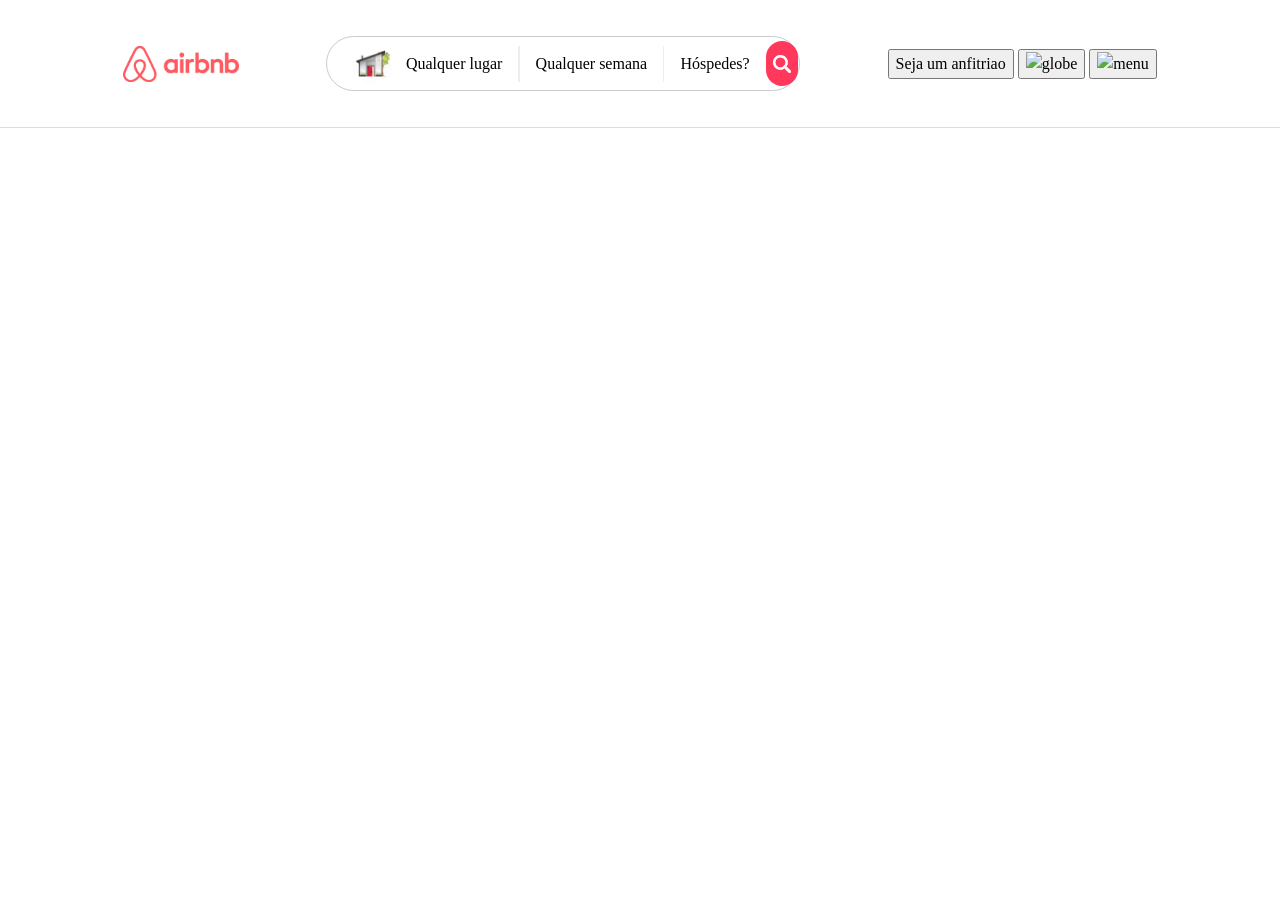
==== index.html @ 9630cc56 "Header inicio" ====
<!DOCTYPE html>
<html lang="en">
<head>
    <meta charset="UTF-8">
    <meta name="viewport" content="width=device-width, initial-scale=1.0">
    <link rel="stylesheet" href="./css/style.css">
    <title>airbnb</title>
</head>
<body>
    <header class="c-header">
        <div class="logo"> <img src="./img/logo.png" alt="logo"></div>

        <nav class="c-header__nav">
                <ul>
                    <li><a href="#"><img src="./img/nav_casa.png" height="50vh" alt="">Qualquer lugar</a></li>
                    <div class="line"></div>
                    <li><a href="#">Qualquer semana</a></li>
                    <div class="line"></div>
                    <li><a href="#">Hóspedes?</a></li>
                    <div class="search_bttn"><img src="./img/search_logo.png" alt=""></div>
                </ul>
                
        </nav>
        <div class="user-options">
            <button class="c-header__host">Seja um anfitriao</button>
            <button class="c-header__globe"><img src="" alt="globe"></button>
            <button class="c-header__user"><img src="" alt="menu"></button>
            
        </div>
    </header>
</body>
</html>
---- css/style.css ----
/* CSS Reset */

/* 1. Use a more-intuitive box-sizing model */
*, *::before, *::after {
  box-sizing: border-box;
}

/* 2. Remove default margin */
* {
  margin: 0;
}

/* 3. Enable keyword animations */
@media (prefers-reduced-motion: no-preference) {
  html {
    interpolate-size: allow-keywords;
  }
}

body {
  /* 4. Add accessible line-height */
  line-height: 1.5;
  /* 5. Improve text rendering */
  -webkit-font-smoothing: antialiased;
}

/* 6. Improve media defaults */
img, picture, video, canvas, svg {
  display: block;
  max-width: 100%;
}

/* 7. Inherit fonts for form controls */
input, button, textarea, select {
  font: inherit;
}

/* 8. Avoid text overflows */
p, h1, h2, h3, h4, h5, h6 {
  overflow-wrap: break-word;
}

/* 9. Improve line wrapping */
p {
  text-wrap: pretty;
}
h1, h2, h3, h4, h5, h6 {
  text-wrap: balance;
}

/*
  10. Create a root stacking context
*/
#root, #__next {
  isolation: isolate;
}

/* Elementos Genéricos */

ul{
    list-style: none;
    padding: 0;
}

a {
  text-decoration: none;
}

.c-header {
  display: flex;
  justify-content: space-evenly;
  align-items: center;
  padding: 10px 20px;
  border-bottom: 1px solid #ddd;
  padding: 4vh;
}

.logo img{
  height: 4vh;
}




.c-header__nav ul {
  padding: 0.1rem;
  display: flex;
  align-items: center; 
  justify-content: center;
  border: 1px solid rgb(202, 202, 202);
  border-radius: 2rem;
}

.c-header__nav ul li {
  display: flex;
  align-items: center;
}

.c-header__nav ul li a {
  display: flex;
  align-items: center;
  gap: 6px;
  text-decoration: none;
  color: inherit;
  padding: 0 1rem;
  
}

.c-header__nav ul li:last-child a {
  border-right: none;
}

.line{
  height: 4vh;
  width: 0.1vw;
  background-color: #eeecec;
}

.search_bttn{
  display: flex;
  align-items: center;
  justify-content: center;
  height: 5vh;
  width: 2.5vw;
  background-color: #FF385C;
  border-radius: 2rem;
}

.search_bttn img{
  height: 2vh;
  
}
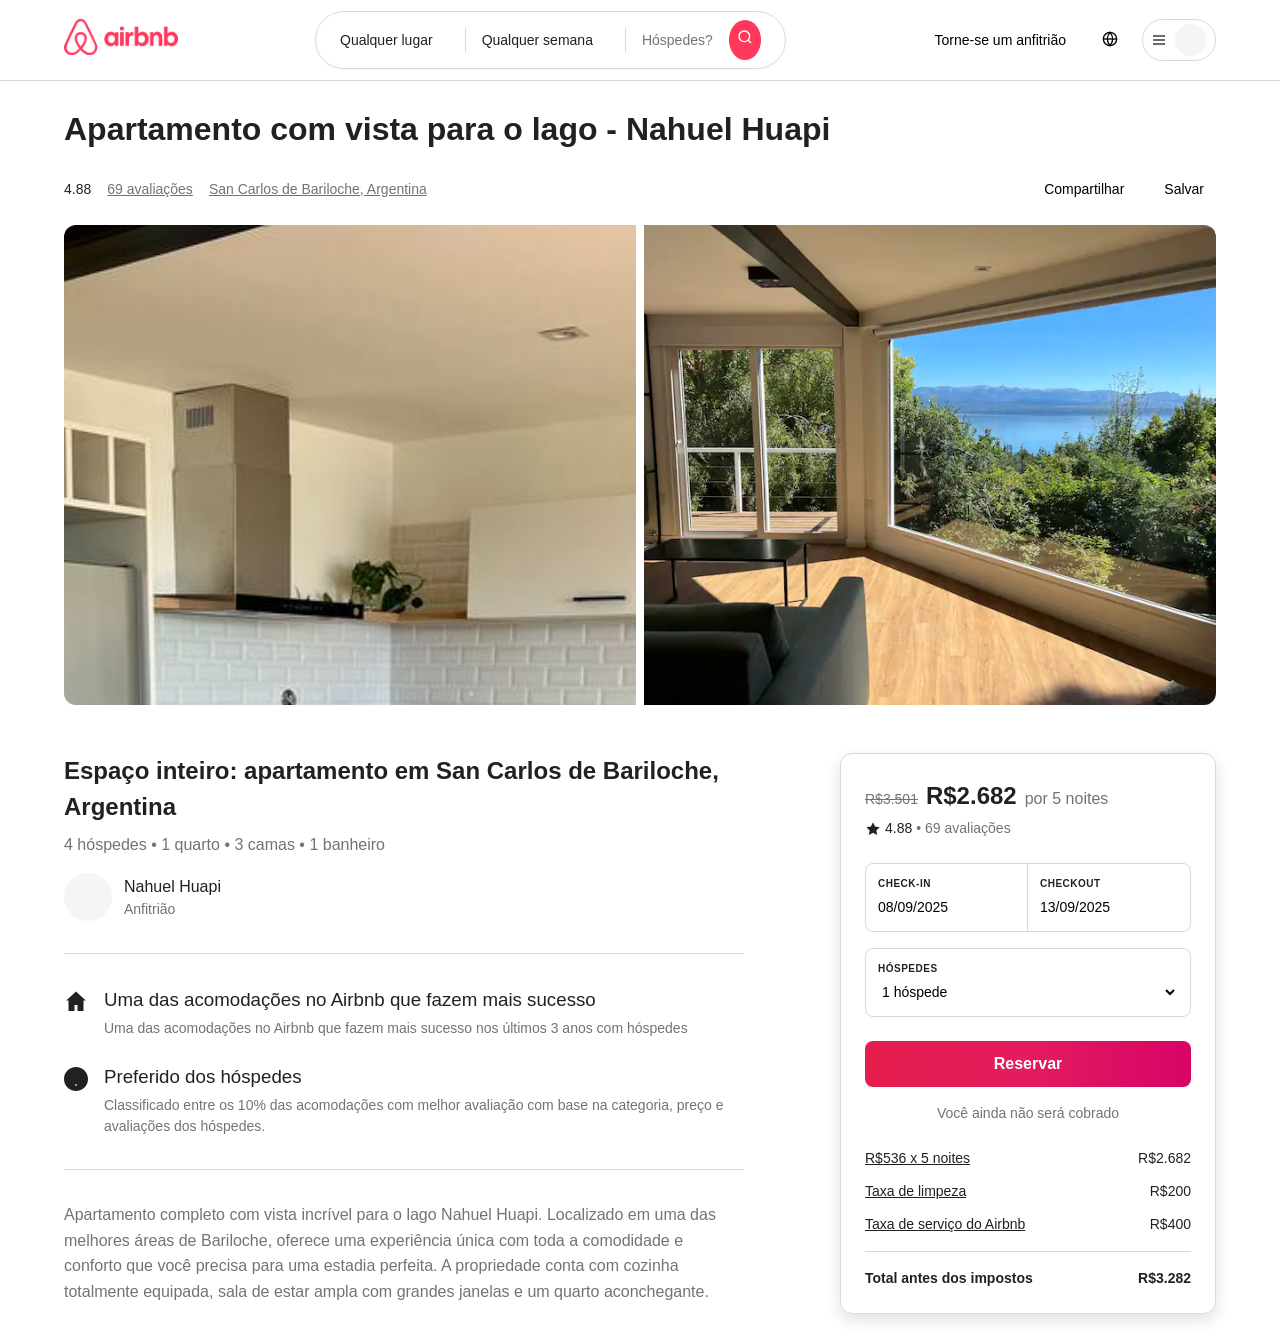
==== commit 74e6d0a3: "feature: Main and grid." ====
--- a/index.html
+++ b/index.html
@@ -1,32 +1,190 @@
 <!DOCTYPE html>
-<html lang="en">
+<html lang="pt-BR">
 <head>
-    <meta charset="UTF-8">
-    <meta name="viewport" content="width=device-width, initial-scale=1.0">
-    <link rel="stylesheet" href="./css/style.css">
-    <title>airbnb</title>
+  <meta charset="UTF-8">
+  <meta name="viewport" content="width=device-width, initial-scale=1.0">
+  <title>Apartamento com vista para o lago - Nahuel Huapi</title>
+  <meta name="description" content="Apartamento completo com vista incrível para o lago Nahuel Huapi em San Carlos de Bariloche, Argentina">
+  <link rel="stylesheet" href="./css/style.css">
 </head>
 <body>
-    <header class="c-header">
-        <div class="logo"> <img src="./img/logo.png" alt="logo"></div>
+  <header class="header">
+    <div class="airbnb-container">
+      <div class="header-content">
+        <div class="logo">
+          <img src="./img/logo.png" alt="">
+        </div>
+        <div class="search-bar">
+          <div class="search-content">
+            <span class="search-item">Qualquer lugar</span>
+            <div class="search-divider"></div>
+            <span class="search-item">Qualquer semana</span>
+            <div class="search-divider"></div>
+            <span class="search-item-muted">Hóspedes?</span>
+            <div class="search-button">
+              <svg class="search-icon" width="16" height="16" viewBox="0 0 24 24" fill="none" stroke="currentColor" stroke-width="2">
+                <circle cx="11" cy="11" r="8"></circle>
+                <path d="M21 21l-4.35-4.35"></path>
+              </svg>
+            </div>
+          </div>
+        </div>
+        <div class="header-right">
+          <button class="host-button">Torne-se um anfitrião</button>
+          <button class="icon-button">
+            <svg width="16" height="16" viewBox="0 0 24 24" fill="none" stroke="currentColor" stroke-width="2">
+              <circle cx="12" cy="12" r="10"></circle>
+              <line x1="2" y1="12" x2="22" y2="12"></line>
+              <path d="M12 2a15.3 15.3 0 0 1 4 10 15.3 15.3 0 0 1-4 10 15.3 15.3 0 0 1-4-10 15.3 15.3 0 0 1 4-10z"></path>
+            </svg>
+          </button>
+          <div class="profile-menu">
+            <svg width="16" height="16" viewBox="0 0 24 24" fill="none" stroke="currentColor" stroke-width="2">
+              <line x1="3" y1="6" x2="21" y2="6"></line>
+              <line x1="3" y1="12" x2="21" y2="12"></line>
+              <line x1="3" y1="18" x2="21" y2="18"></line>
+            </svg>
+            <div class="profile-avatar"></div>
+          </div>
+        </div>
+      </div>
+    </div>
+  </header>
 
-        <nav class="c-header__nav">
-                <ul>
-                    <li><a href="#"><img src="./img/nav_casa.png" height="50vh" alt="">Qualquer lugar</a></li>
-                    <div class="line"></div>
-                    <li><a href="#">Qualquer semana</a></li>
-                    <div class="line"></div>
-                    <li><a href="#">Hóspedes?</a></li>
-                    <div class="search_bttn"><img src="./img/search_logo.png" alt=""></div>
-                </ul>
-                
-        </nav>
-        <div class="user-options">
-            <button class="c-header__host">Seja um anfitriao</button>
-            <button class="c-header__globe"><img src="" alt="globe"></button>
-            <button class="c-header__user"><img src="" alt="menu"></button>
-            
+  <main class="airbnb-container main-content">
+    <div class="property-header">
+      <h1 class="property-title">Apartamento com vista para o lago - Nahuel Huapi</h1>
+      <div class="property-meta">
+        <div class="property-info">
+          <div class="rating">
+            <span class="rating-score">4.88</span>
+          </div>
+          <span class="reviews-link">69 avaliações</span>
+          <span class="location-link">San Carlos de Bariloche, Argentina</span>
         </div>
-    </header>
+        <div class="property-actions">
+          <button class="action-button">
+            Compartilhar
+          </button>
+          <button class="action-button">
+            Salvar
+          </button>
+        </div>
+      </div>
+    </div>
+
+    <div class="photo-grid">
+      <div class="photo-main">
+        <img src="./img/img1.png" alt="Modern kitchen with lake view">
+      </div>
+      <div class="photo-gallery">
+        <div class="photo-item"><img src="./img/img2.png" alt="Living room with panoramic windows"></div>
+        <div class="photo-item"><img src="./img/img3.png" alt="Balcony with mountain lake view"></div>
+        <div class="photo-item"><img src="src/assets/bedroom.jpg" alt="Bedroom with natural lighting"></div>
+        <div class="photo-item">
+          <img src="./img/img4.png" alt="Modern bathroom with glass shower">
+          <button class="show-all-photos">
+            <svg width="16" height="16" viewBox="0 0 16 16" fill="currentColor">
+              <path d="M2 2h4v4H2zM2 10h4v4H2zM10 2h4v4h-4zM10 10h4v4h-4z"/>
+            </svg>
+            Mostrar todas as fotos
+          </button>
+        </div>
+      </div>
+    </div>
+
+    <div class="content-grid">
+      <div class="content-left">
+        <div class="section property-details">
+          <h2 class="section-title">Espaço inteiro: apartamento em San Carlos de Bariloche, Argentina</h2>
+          <p class="property-specs">4 hóspedes • 1 quarto • 3 camas • 1 banheiro</p>
+          <div class="host-info">
+            <div class="host-avatar"></div>
+            <div class="host-details">
+              <p class="host-name">Nahuel Huapi</p>
+              <p class="host-label">Anfitrião</p>
+            </div>
+          </div>
+        </div>
+
+        <div class="section features">
+          <div class="feature-item">
+            <div class="feature-icon">
+              <svg viewBox="0 0 32 32"><path d="M16 2L3 14h3v14h8V20h4v8h8V14h3L16 2z"/></svg>
+            </div>
+            <div class="feature-content">
+              <h3 class="feature-title">Uma das acomodações no Airbnb que fazem mais sucesso</h3>
+              <p class="feature-description">Uma das acomodações no Airbnb que fazem mais sucesso nos últimos 3 anos com hóspedes</p>
+            </div>
+          </div>
+          <div class="feature-item">
+            <div class="feature-icon">
+              <svg viewBox="0 0 32 32"><path d="M16 0C7.163 0 0 7.163 0 16s7.163 16 16 16 16-7.163 16-16S24.837 0 16 0zm1 25h-2v-2h2v2zm1.993-6.875L18 18v-6h-4v2h2v4.125l-.993.125A1 1 0 0 0 15 20h2a1 1 0 0 0 .993-1.875z"/></svg>
+            </div>
+            <div class="feature-content">
+              <h3 class="feature-title">Preferido dos hóspedes</h3>
+              <p class="feature-description">Classificado entre os 10% das acomodações com melhor avaliação com base na categoria, preço e avaliações dos hóspedes.</p>
+            </div>
+          </div>
+        </div>
+
+        <div class="section description">
+          <p class="description-text">
+            Apartamento completo com vista incrível para o lago Nahuel Huapi. Localizado em uma das melhores áreas de Bariloche, oferece uma experiência única com toda a comodidade e conforto que você precisa para uma estadia perfeita. A propriedade conta com cozinha totalmente equipada, sala de estar ampla com grandes janelas e um quarto aconchegante.
+          </p>
+        </div>
+      </div>
+
+      <div class="booking-card">
+        <div class="pricing-header">
+          <div class="price-line">
+            <span class="old-price">R$3.501</span>
+            <span class="current-price">R$2.682</span>
+            <span class="price-period">por 5 noites</span>
+          </div>
+          <div class="rating-line">
+            <svg class="star-icon" width="16" height="16" viewBox="0 0 24 24" fill="currentColor">
+              <polygon points="12,2 15.09,8.26 22,9.27 17,14.14 18.18,21.02 12,17.77 5.82,21.02 7,14.14 2,9.27 8.91,8.26"></polygon>
+            </svg>
+            <span class="rating-score">4.88</span>
+            <span class="rating-reviews">• 69 avaliações</span>
+          </div>
+        </div>
+
+        <div class="booking-form">
+          <div class="date-inputs">
+            <div class="date-input">
+              <label class="input-label">Check-in</label>
+              <input type="text" value="08/09/2025" class="date-field">
+            </div>
+            <div class="date-input">
+              <label class="input-label">Checkout</label>
+              <input type="text" value="13/09/2025" class="date-field">
+            </div>
+          </div>
+          <div class="guests-input">
+            <label class="input-label">Hóspedes</label>
+            <select class="guests-field">
+              <option value="1">1 hóspede</option>
+              <option value="2">2 hóspedes</option>
+              <option value="3">3 hóspedes</option>
+              <option value="4">4 hóspedes</option>
+            </select>
+          </div>
+        </div>
+
+        <button class="reserve-button">Reservar</button>
+        <p class="no-charge-text">Você ainda não será cobrado</p>
+
+        <div class="price-breakdown">
+          <div class="price-row"><span class="price-label">R$536 x 5 noites</span><span class="price-value">R$2.682</span></div>
+          <div class="price-row"><span class="price-label">Taxa de limpeza</span><span class="price-value">R$200</span></div>
+          <div class="price-row"><span class="price-label">Taxa de serviço do Airbnb</span><span class="price-value">R$400</span></div>
+          <hr class="price-divider">
+          <div class="price-row total"><span class="price-label">Total antes dos impostos</span><span class="price-value">R$3.282</span></div>
+        </div>
+      </div>
+    </div>
+  </main>
 </body>
-</html>+</html>
--- a/css/style.css
+++ b/css/style.css
@@ -1,133 +1,553 @@
-
-/* CSS Reset */
-
-/* 1. Use a more-intuitive box-sizing model */
-*, *::before, *::after {
-  box-sizing: border-box;
-}
-
-/* 2. Remove default margin */
+/* Reset básico */
 * {
-  margin: 0;
-}
-
-/* 3. Enable keyword animations */
-@media (prefers-reduced-motion: no-preference) {
-  html {
-    interpolate-size: allow-keywords;
-  }
+    margin: 0;
+    padding: 0;
+    box-sizing: border-box;
+}
+
+html, body {
+    height: 100%;
 }
 
 body {
-  /* 4. Add accessible line-height */
-  line-height: 1.5;
-  /* 5. Improve text rendering */
-  -webkit-font-smoothing: antialiased;
-}
-
-/* 6. Improve media defaults */
-img, picture, video, canvas, svg {
-  display: block;
-  max-width: 100%;
-}
-
-/* 7. Inherit fonts for form controls */
-input, button, textarea, select {
-  font: inherit;
-}
-
-/* 8. Avoid text overflows */
-p, h1, h2, h3, h4, h5, h6 {
-  overflow-wrap: break-word;
-}
-
-/* 9. Improve line wrapping */
-p {
-  text-wrap: pretty;
-}
-h1, h2, h3, h4, h5, h6 {
-  text-wrap: balance;
-}
-
-/*
-  10. Create a root stacking context
-*/
-#root, #__next {
-  isolation: isolate;
-}
-
-/* Elementos Genéricos */
-
-ul{
-    list-style: none;
-    padding: 0;
-}
-
-a {
-  text-decoration: none;
-}
-
-.c-header {
-  display: flex;
-  justify-content: space-evenly;
-  align-items: center;
-  padding: 10px 20px;
-  border-bottom: 1px solid #ddd;
-  padding: 4vh;
+    font-family: 'Circular', -apple-system, BlinkMacSystemFont, 'Segoe UI', 'Roboto', 'Helvetica Neue', Arial, sans-serif;
+    background-color: #ffffff;
+    color: #212121;
+    line-height: 1.5;
+}
+
+/* Container */
+.airbnb-container {
+    max-width: 1200px;
+    margin: 0 auto;
+    padding: 0 24px;
+}
+
+/* Header */
+.header {
+    border-bottom: 1px solid #d9d9d9;
+    background-color: #ffffff;
+    position: sticky;
+    top: 0;
+    z-index: 50;
+}
+
+.header-content {
+    display: flex;
+    align-items: center;
+    justify-content: space-between;
+    height: 80px;
 }
 
 .logo img{
-  height: 4vh;
-}
-
-
-
-
-.c-header__nav ul {
-  padding: 0.1rem;
-  display: flex;
-  align-items: center; 
-  justify-content: center;
-  border: 1px solid rgb(202, 202, 202);
-  border-radius: 2rem;
-}
-
-.c-header__nav ul li {
-  display: flex;
-  align-items: center;
-}
-
-.c-header__nav ul li a {
-  display: flex;
-  align-items: center;
-  gap: 6px;
-  text-decoration: none;
-  color: inherit;
-  padding: 0 1rem;
-  
-}
-
-.c-header__nav ul li:last-child a {
-  border-right: none;
-}
-
-.line{
-  height: 4vh;
-  width: 0.1vw;
-  background-color: #eeecec;
-}
-
-.search_bttn{
-  display: flex;
-  align-items: center;
-  justify-content: center;
-  height: 5vh;
-  width: 2.5vw;
-  background-color: #FF385C;
-  border-radius: 2rem;
-}
-
-.search_bttn img{
-  height: 2vh;
-  
-}
+    height: 4vh;
+}
+
+.search-bar {
+    display: flex;
+    border: 1px solid #d9d9d9;
+    border-radius: 9999px;
+    padding: 0 24px;
+    box-shadow: 0 1px 2px rgba(0,0,0,0.04);
+    cursor: pointer;
+    transition: box-shadow 0.2s ease;
+}
+
+.search-bar:hover {
+    box-shadow: 0 2px 4px rgba(0,0,0,0.12);
+}
+
+.search-content {
+    display: flex;
+    align-items: center;
+    padding: 8px 0;
+}
+
+.search-item {
+    font-size: 14px;
+    font-weight: 500;
+    margin-right: 16px;
+}
+
+.search-item-muted {
+    font-size: 14px;
+    color: #737373;
+    margin-right: 16px;
+}
+
+.search-divider {
+    width: 1px;
+    height: 24px;
+    background-color: #d9d9d9;
+    margin: 0 16px;
+}
+
+.search-button {
+    background: #ff385c;
+    border-radius: 50%;
+    padding: 8px;
+    color: #ffffff;
+}
+
+.search-icon {
+    width: 16px;
+    height: 16px;
+}
+
+.header-right {
+    display: flex;
+    align-items: center;
+    gap: 16px;
+}
+
+.host-button {
+    display: block;
+    font-size: 14px;
+    font-weight: 500;
+    background: none;
+    border: none;
+    padding: 12px;
+    border-radius: 9999px;
+    cursor: pointer;
+    transition: background-color 0.2s ease;
+}
+
+.host-button:hover {
+    background-color: #f5f5f5;
+}
+
+.icon-button {
+    background: none;
+    border: none;
+    padding: 8px;
+    border-radius: 50%;
+    cursor: pointer;
+    transition: background-color 0.2s ease;
+}
+
+.icon-button:hover {
+    background-color: #f5f5f5;
+}
+
+.profile-menu {
+    display: flex;
+    align-items: center;
+    border: 1px solid #d9d9d9;
+    border-radius: 9999px;
+    padding: 4px 8px;
+    cursor: pointer;
+    transition: box-shadow 0.2s ease;
+}
+
+.profile-menu:hover {
+    box-shadow: 0 2px 4px rgba(0,0,0,0.12);
+}
+
+.profile-avatar {
+    width: 32px;
+    height: 32px;
+    background-color: #f5f5f5;
+    border-radius: 50%;
+    margin-left: 8px;
+}
+
+/* Main Content */
+.main-content {
+    padding-top: 24px;
+}
+
+/* Property Header */
+.property-header {
+    margin-bottom: 16px;
+}
+
+.property-title {
+    font-size: 32px;
+    font-weight: 600;
+    color: #212121;
+    margin-bottom: 16px;
+}
+
+.property-meta {
+    display: flex;
+    align-items: center;
+    justify-content: space-between;
+    flex-wrap: wrap;
+    gap: 16px;
+}
+
+.property-info {
+    display: flex;
+    align-items: center;
+    gap: 16px;
+    font-size: 14px;
+}
+
+.rating {
+    display: flex;
+    align-items: center;
+    gap: 4px;
+}
+
+.star-icon {
+    width: 16px;
+    height: 16px;
+    color: #212121;
+}
+
+.rating-score {
+    font-weight: 500;
+}
+
+.reviews-link,
+.location-link {
+    color: #737373;
+    text-decoration: underline;
+    cursor: pointer;
+}
+
+.property-actions {
+    display: flex;
+    align-items: center;
+    gap: 16px;
+}
+
+.action-button {
+    display: flex;
+    align-items: center;
+    gap: 8px;
+    font-size: 14px;
+    font-weight: 500;
+    background: none;
+    border: none;
+    padding: 12px;
+    border-radius: 8px;
+    cursor: pointer;
+    transition: background-color 0.2s ease;
+}
+
+.action-button:hover {
+    background-color: #f5f5f5;
+}
+
+/* Photo Gallery */
+.photo-grid {
+    display: grid;
+    grid-template-columns: 1fr 1fr;
+    gap: 8px;
+    border-radius: 12px;
+    overflow: hidden;
+    height: 480px;
+    margin-bottom: 48px;
+}
+
+.photo-main {
+    grid-row: 1 / -1;
+    position: relative;
+    overflow: hidden;
+}
+
+.photo-gallery {
+    display: grid;
+    grid-template-rows: repeat(2, 1fr);
+    gap: 8px;
+}
+
+.photo-item {
+    position: relative;
+    overflow: hidden;
+    background: #f5f5f5;
+}
+
+.photo-item img,
+.photo-main img {
+    width: 100%;
+    height: 100%;
+    object-fit: cover;
+    transition: transform 0.3s ease;
+}
+
+.photo-item:hover img,
+.photo-main:hover img {
+    transform: scale(1.04);
+}
+
+.show-all-photos {
+    position: absolute;
+    bottom: 16px;
+    right: 16px;
+    background: #ffffff;
+    border: 1px solid #d9d9d9;
+    padding: 8px 16px;
+    border-radius: 8px;
+    font-size: 14px;
+    font-weight: 500;
+    cursor: pointer;
+    transition: background-color 0.2s ease;
+    display: flex;
+    align-items: center;
+    gap: 8px;
+}
+
+.show-all-photos:hover {
+    background-color: #f5f5f5;
+}
+
+/* Content Grid */
+.content-grid {
+    display: grid;
+    gap: 96px;
+    grid-template-columns: 1fr 376px;
+    align-items: start;
+}
+
+/* Sections */
+.section {
+    padding-bottom: 32px;
+    border-bottom: 1px solid #d9d9d9;
+    margin-bottom: 32px;
+}
+
+.section:last-child {
+    border-bottom: none;
+    margin-bottom: 0;
+}
+
+.section-title {
+    font-size: 24px;
+    font-weight: 600;
+    margin-bottom: 8px;
+}
+
+.property-specs {
+    color: #737373;
+    margin-bottom: 16px;
+}
+
+.host-info {
+    display: flex;
+    align-items: center;
+    gap: 12px;
+}
+
+.host-avatar {
+    width: 48px;
+    height: 48px;
+    background-color: #f5f5f5;
+    border-radius: 50%;
+}
+
+.host-name {
+    font-weight: 500;
+}
+
+.host-label {
+    font-size: 14px;
+    color: #737373;
+}
+
+/* Features */
+.features {
+    display: flex;
+    flex-direction: column;
+    gap: 24px;
+}
+
+.feature-item {
+    display: flex;
+    align-items: flex-start;
+    gap: 16px;
+}
+
+.feature-icon {
+    width: 24px;
+    height: 24px;
+    margin-top: 4px;
+    flex-shrink: 0;
+}
+
+.feature-icon svg {
+    width: 100%;
+    height: 100%;
+    fill: currentColor;
+}
+
+.feature-title {
+    font-weight: 500;
+    margin-bottom: 4px;
+}
+
+.feature-description {
+    font-size: 14px;
+    color: #737373;
+}
+
+/* Description */
+.description-text {
+    color: #737373;
+    line-height: 1.6;
+}
+
+/* Booking Card */
+.booking-card {
+    background: #ffffff;
+    border: 1px solid #d9d9d9;
+    border-radius: 12px;
+    padding: 24px;
+    position: sticky;
+    top: 100px;
+    box-shadow: 0 6px 16px rgba(0,0,0,0.12);
+}
+
+.pricing-header {
+    margin-bottom: 24px;
+}
+
+.price-line {
+    display: flex;
+    align-items: baseline;
+    gap: 8px;
+    margin-bottom: 4px;
+}
+
+.old-price {
+    font-size: 14px;
+    color: #737373;
+    text-decoration: line-through;
+}
+
+.current-price {
+    font-size: 24px;
+    font-weight: 600;
+}
+
+.price-period {
+    color: #737373;
+}
+
+.rating-line {
+    display: flex;
+    align-items: center;
+    gap: 4px;
+    font-size: 14px;
+}
+
+.rating-reviews {
+    color: #737373;
+}
+
+/* Booking Form */
+.booking-form {
+    margin-bottom: 24px;
+}
+
+.date-inputs {
+    display: grid;
+    grid-template-columns: 1fr 1fr;
+    border: 1px solid #d9d9d9;
+    border-radius: 8px;
+    overflow: hidden;
+    margin-bottom: 16px;
+}
+
+.date-input:first-child {
+    border-right: 1px solid #d9d9d9;
+}
+
+.date-input {
+    padding: 12px;
+}
+
+.input-label {
+    display: block;
+    font-size: 10px;
+    font-weight: 600;
+    text-transform: uppercase;
+    letter-spacing: 0.05em;
+    color: #212121;
+    margin-bottom: 4px;
+}
+
+.date-field {
+    width: 100%;
+    font-size: 14px;
+    background: transparent;
+    border: none;
+    outline: none;
+    font-family: inherit;
+}
+
+.guests-input {
+    border: 1px solid #d9d9d9;
+    border-radius: 8px;
+    padding: 12px;
+}
+
+.guests-field {
+    width: 100%;
+    font-size: 14px;
+    background: transparent;
+    border: none;
+    outline: none;
+    font-family: inherit;
+    cursor: pointer;
+}
+
+/* Reserve Button */
+.reserve-button {
+    background: linear-gradient(to right, #e61e4d 0%, #e31c5f 50%, #d70466 100%);
+    color: white;
+    border: none;
+    border-radius: 8px;
+    padding: 14px 24px;
+    font-weight: 600;
+    font-size: 16px;
+    cursor: pointer;
+    transition: all 0.2s ease;
+    width: 100%;
+    margin-bottom: 16px;
+    font-family: inherit;
+}
+
+.reserve-button:hover {
+    background: linear-gradient(to right, #d50027 0%, #d50027 50%, #d50027 100%);
+    transform: translateY(-1px);
+    box-shadow: 0 2px 4px rgba(0,0,0,0.18);
+}
+
+.no-charge-text {
+    font-size: 14px;
+    text-align: center;
+    color: #737373;
+    margin-bottom: 24px;
+}
+
+/* Price Breakdown */
+.price-breakdown {
+    font-size: 14px;
+}
+
+.price-row {
+    display: flex;
+    justify-content: space-between;
+    margin-bottom: 12px;
+}
+
+.price-label {
+    text-decoration: underline;
+}
+
+.price-divider {
+    border: none;
+    border-top: 1px solid #d9d9d9;
+    margin: 16px 0;
+}
+
+.price-row.total {
+    font-weight: 600;
+    margin-bottom: 0;
+}
+
+.price-row.total .price-label {
+    text-decoration: none;
+}
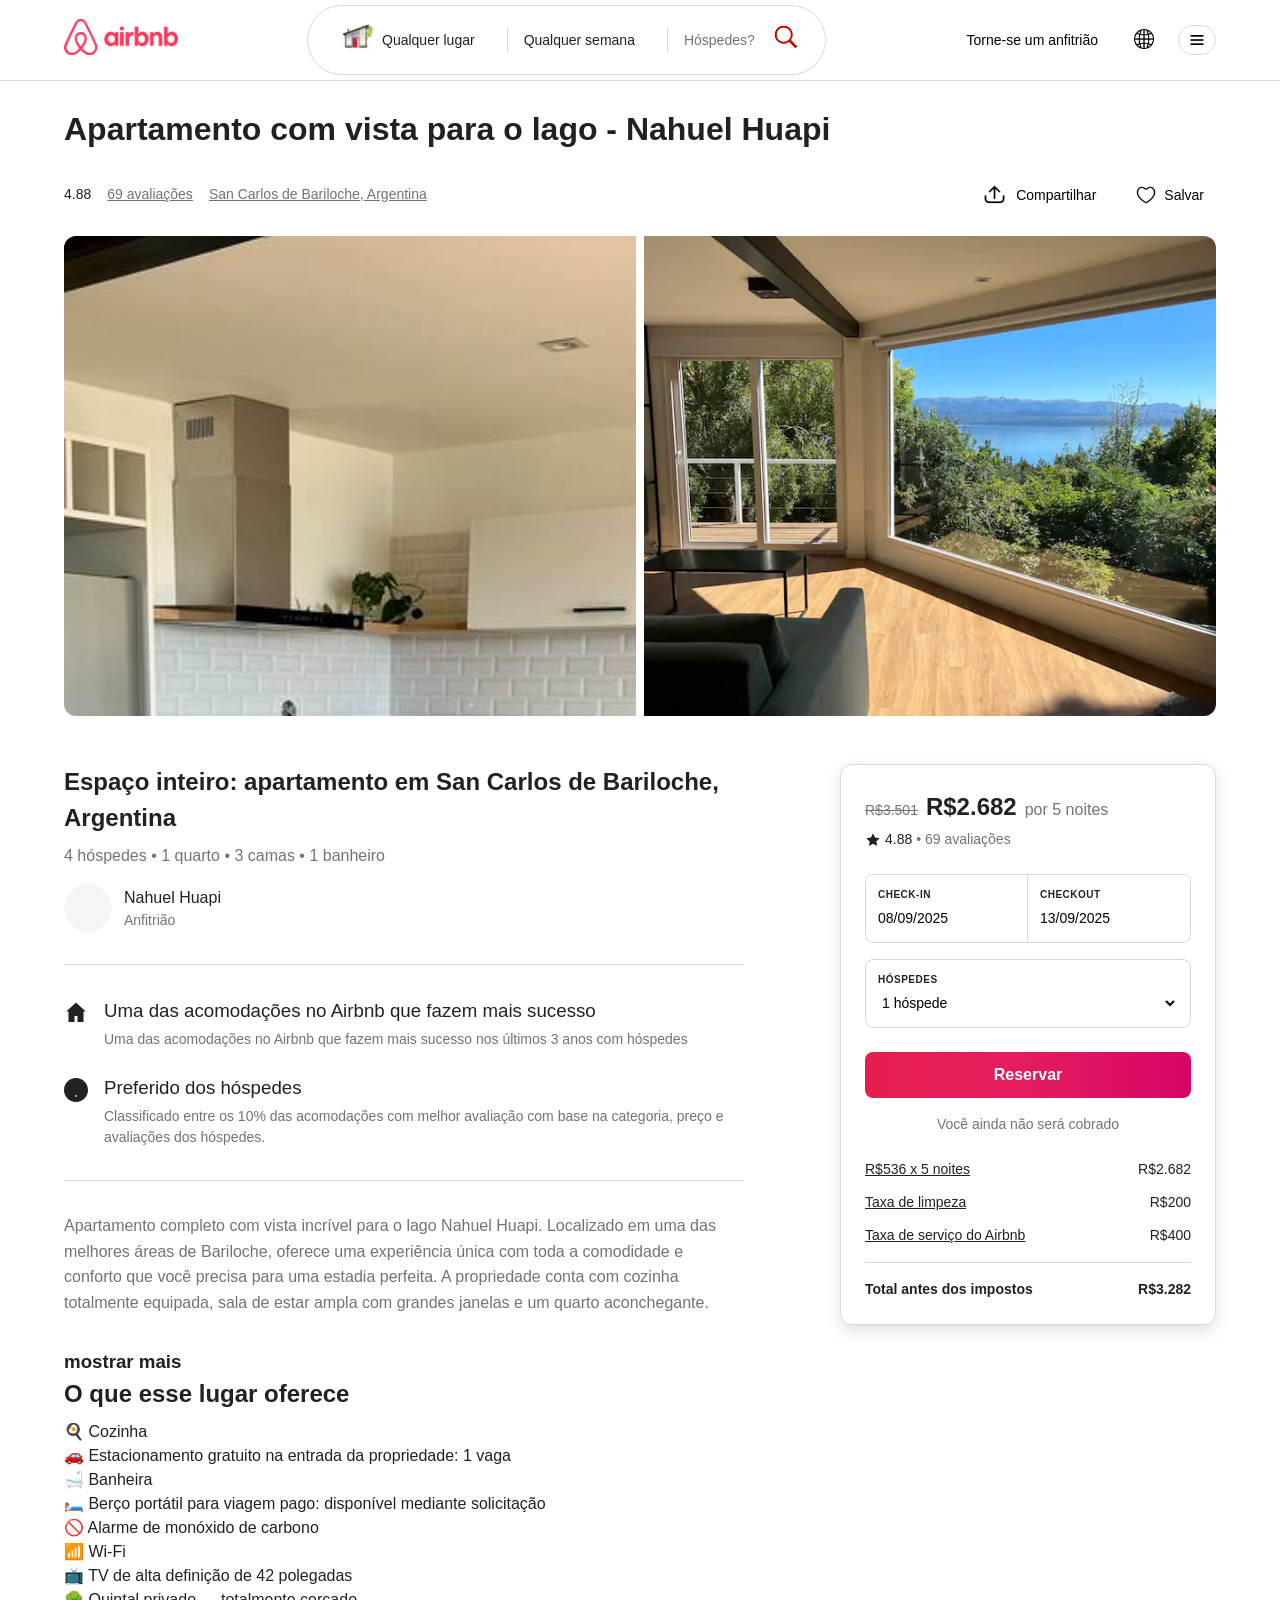
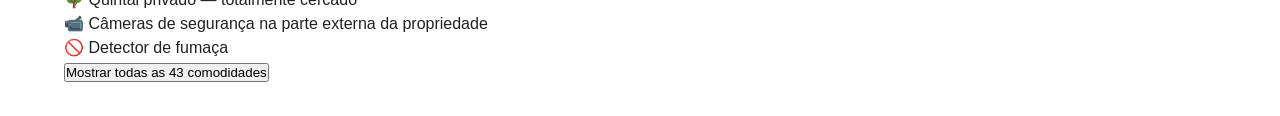
==== commit 50dd12c3: "fix header and main" ====
--- a/index.html
+++ b/index.html
@@ -16,35 +16,25 @@
         </div>
         <div class="search-bar">
           <div class="search-content">
+            <div> <img src="img/nav_casa.png" style="width: 50px;"  alt="casa"></div>
             <span class="search-item">Qualquer lugar</span>
             <div class="search-divider"></div>
             <span class="search-item">Qualquer semana</span>
             <div class="search-divider"></div>
             <span class="search-item-muted">Hóspedes?</span>
             <div class="search-button">
-              <svg class="search-icon" width="16" height="16" viewBox="0 0 24 24" fill="none" stroke="currentColor" stroke-width="2">
-                <circle cx="11" cy="11" r="8"></circle>
-                <path d="M21 21l-4.35-4.35"></path>
-              </svg>
+              <img src="img/lupa-removebg-preview.png" style="width: 30px;" alt="lupa">
             </div>
           </div>
         </div>
         <div class="header-right">
           <button class="host-button">Torne-se um anfitrião</button>
           <button class="icon-button">
-            <svg width="16" height="16" viewBox="0 0 24 24" fill="none" stroke="currentColor" stroke-width="2">
-              <circle cx="12" cy="12" r="10"></circle>
-              <line x1="2" y1="12" x2="22" y2="12"></line>
-              <path d="M12 2a15.3 15.3 0 0 1 4 10 15.3 15.3 0 0 1-4 10 15.3 15.3 0 0 1-4-10 15.3 15.3 0 0 1 4-10z"></path>
-            </svg>
+            <img src="img/globo.png"  style="width: 20px;"  alt="globo">
           </button>
           <div class="profile-menu">
-            <svg width="16" height="16" viewBox="0 0 24 24" fill="none" stroke="currentColor" stroke-width="2">
-              <line x1="3" y1="6" x2="21" y2="6"></line>
-              <line x1="3" y1="12" x2="21" y2="12"></line>
-              <line x1="3" y1="18" x2="21" y2="18"></line>
-            </svg>
-            <div class="profile-avatar"></div>
+            
+            <img src="img/menu.png" style="width: 20px;"  alt="menu">
           </div>
         </div>
       </div>
@@ -64,9 +54,11 @@
         </div>
         <div class="property-actions">
           <button class="action-button">
+            <img src="img/compartilhar.png" style="width: 27px;" alt="compartilhar">
             Compartilhar
           </button>
           <button class="action-button">
+            <img src="img/coracao.png" style="width: 20px;"  alt="heart">
             Salvar
           </button>
         </div>
@@ -185,6 +177,48 @@
         </div>
       </div>
     </div>
+    <div>
+      <h3>mostrar mais</h3>
+    </div>
+    <section class="section amenities">
+  <h2 class="section-title">O que esse lugar oferece</h2>
+
+  <div class="amenities-grid">
+    <div class="amenity-item">
+      <span class="icon">🍳</span> Cozinha
+    </div>
+    <div class="amenity-item">
+      <span class="icon">🚗</span> Estacionamento gratuito na entrada da propriedade: 1 vaga
+    </div>
+    <div class="amenity-item">
+      <span class="icon">🛁</span> Banheira
+    </div>
+    <div class="amenity-item">
+      <span class="icon">🛏️</span> Berço portátil para viagem pago: disponível mediante solicitação
+    </div>
+    <div class="amenity-item unavailable">
+      <span class="icon">🚫</span> Alarme de monóxido de carbono
+    </div>
+    <div class="amenity-item">
+      <span class="icon">📶</span> Wi-Fi
+    </div>
+    <div class="amenity-item">
+      <span class="icon">📺</span> TV de alta definição de 42 polegadas
+    </div>
+    <div class="amenity-item">
+      <span class="icon">🌳</span> Quintal privado — totalmente cercado
+    </div>
+    <div class="amenity-item">
+      <span class="icon">📹</span> Câmeras de segurança na parte externa da propriedade
+    </div>
+    <div class="amenity-item unavailable">
+      <span class="icon">🚫</span> Detector de fumaça
+    </div>
+  </div>
+
+  <button class="btn-show-all">Mostrar todas as 43 comodidades</button>
+</section>
+
   </main>
 </body>
 </html>
--- a/css/style.css
+++ b/css/style.css
@@ -82,12 +82,7 @@
     margin: 0 16px;
 }
 
-.search-button {
-    background: #ff385c;
-    border-radius: 50%;
-    padding: 8px;
-    color: #ffffff;
-}
+
 
 .search-icon {
     width: 16px;
@@ -550,4 +545,4 @@
 
 .price-row.total .price-label {
     text-decoration: none;
-}+}
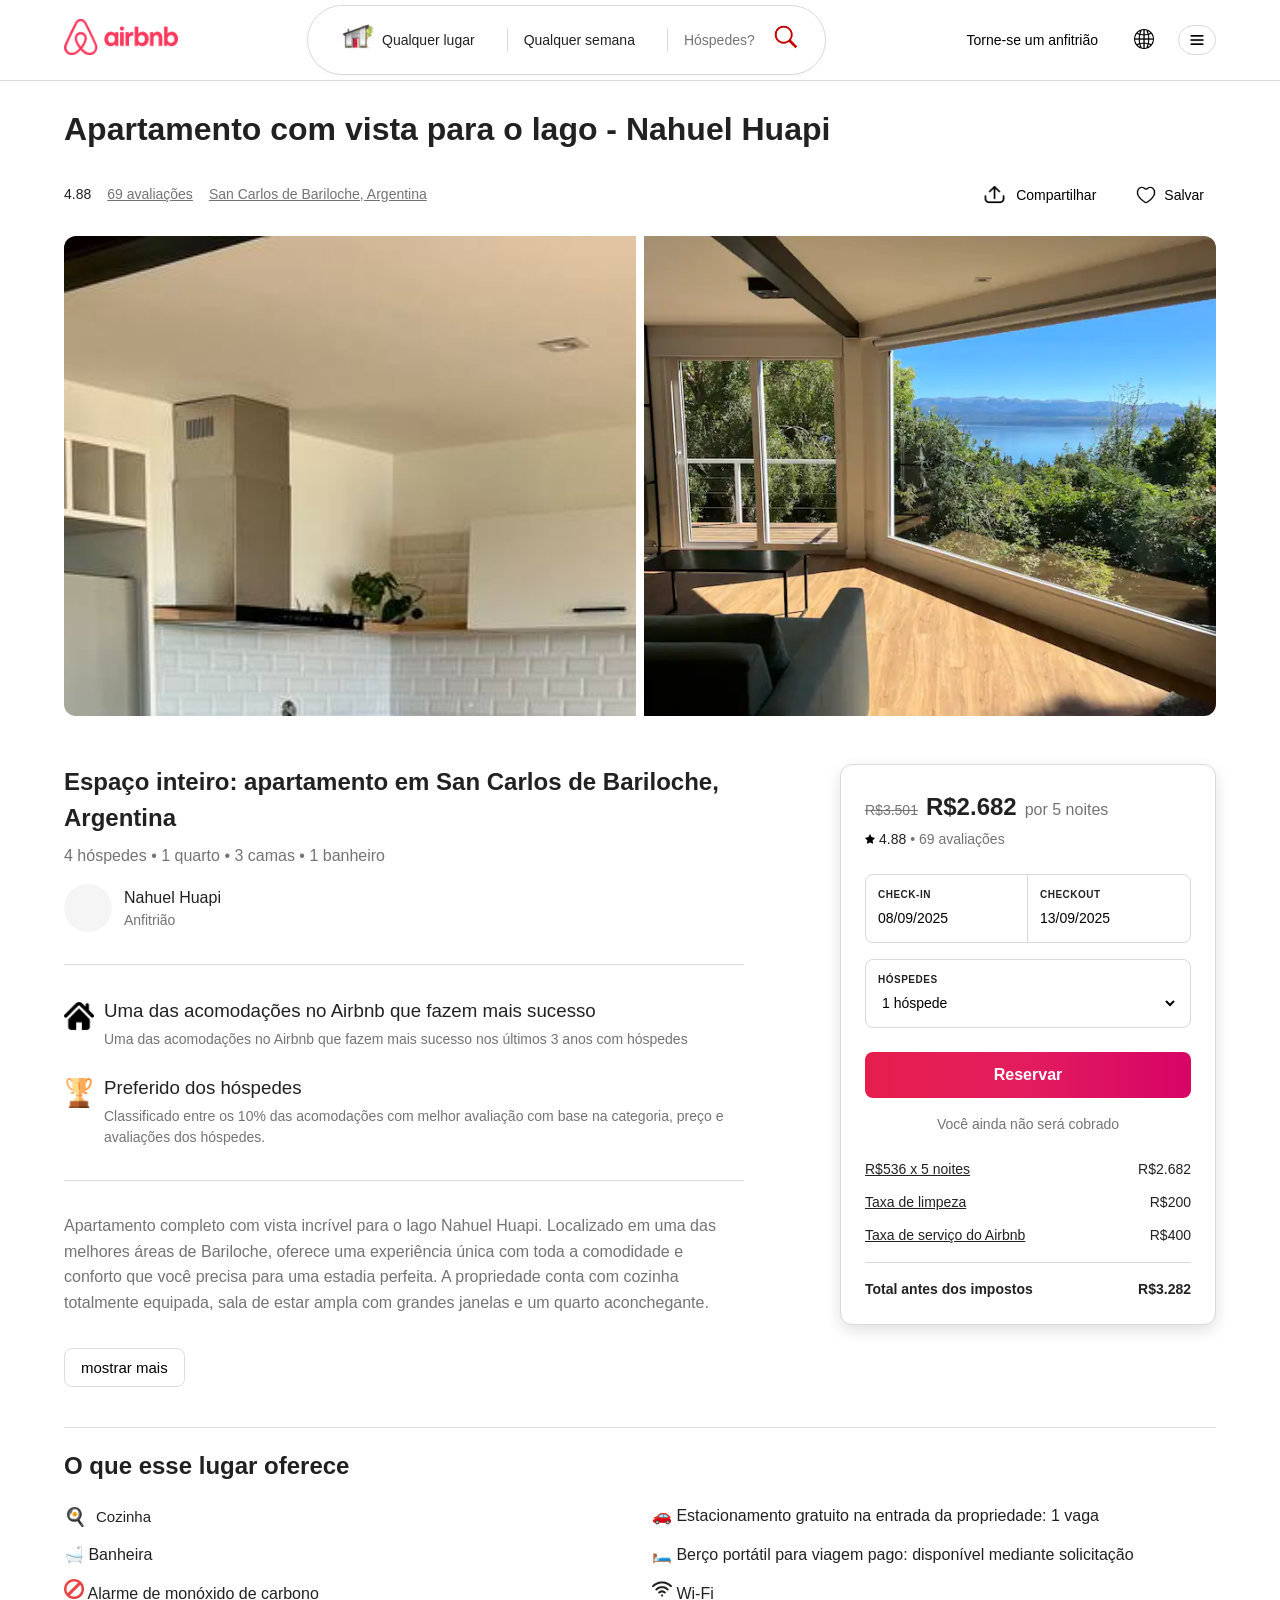
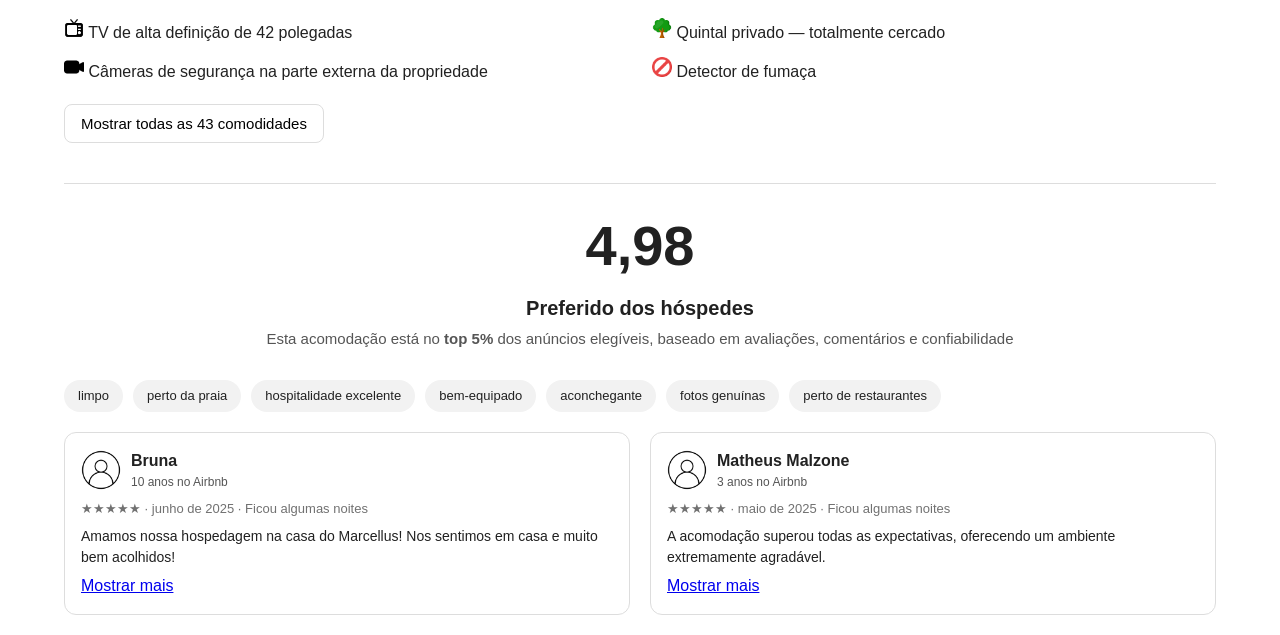
==== commit b3e2cf3f: "feat avaliacao" ====
--- a/index.html
+++ b/index.html
@@ -75,12 +75,7 @@
         <div class="photo-item"><img src="src/assets/bedroom.jpg" alt="Bedroom with natural lighting"></div>
         <div class="photo-item">
           <img src="./img/img4.png" alt="Modern bathroom with glass shower">
-          <button class="show-all-photos">
-            <svg width="16" height="16" viewBox="0 0 16 16" fill="currentColor">
-              <path d="M2 2h4v4H2zM2 10h4v4H2zM10 2h4v4h-4zM10 10h4v4h-4z"/>
-            </svg>
-            Mostrar todas as fotos
-          </button>
+         
         </div>
       </div>
     </div>
@@ -102,7 +97,7 @@
         <div class="section features">
           <div class="feature-item">
             <div class="feature-icon">
-              <svg viewBox="0 0 32 32"><path d="M16 2L3 14h3v14h8V20h4v8h8V14h3L16 2z"/></svg>
+              <img src="./img/home.png"  style="width: 30px;" alt="home">
             </div>
             <div class="feature-content">
               <h3 class="feature-title">Uma das acomodações no Airbnb que fazem mais sucesso</h3>
@@ -111,7 +106,7 @@
           </div>
           <div class="feature-item">
             <div class="feature-icon">
-              <svg viewBox="0 0 32 32"><path d="M16 0C7.163 0 0 7.163 0 16s7.163 16 16 16 16-7.163 16-16S24.837 0 16 0zm1 25h-2v-2h2v2zm1.993-6.875L18 18v-6h-4v2h2v4.125l-.993.125A1 1 0 0 0 15 20h2a1 1 0 0 0 .993-1.875z"/></svg>
+              <img src="./img/taca.png" style="width: 30px;" alt="taça">
             </div>
             <div class="feature-content">
               <h3 class="feature-title">Preferido dos hóspedes</h3>
@@ -135,9 +130,11 @@
             <span class="price-period">por 5 noites</span>
           </div>
           <div class="rating-line">
-            <svg class="star-icon" width="16" height="16" viewBox="0 0 24 24" fill="currentColor">
-              <polygon points="12,2 15.09,8.26 22,9.27 17,14.14 18.18,21.02 12,17.77 5.82,21.02 7,14.14 2,9.27 8.91,8.26"></polygon>
-            </svg>
+            
+              <div class="star">
+                <img src="./img/star.png"  style="width: 10px;"  alt="star">
+              </div>
+            
             <span class="rating-score">4.88</span>
             <span class="rating-reviews">• 69 avaliações</span>
           </div>
@@ -178,46 +175,101 @@
       </div>
     </div>
     <div>
-      <h3>mostrar mais</h3>
-    </div>
-    <section class="section amenities">
-  <h2 class="section-title">O que esse lugar oferece</h2>
-
-  <div class="amenities-grid">
-    <div class="amenity-item">
+      <button class="mostrar-mais">  mostrar mais</button>
+    </div>
+    <section class="comodidades">
+  <h2 class="titulo">O que esse lugar oferece</h2>
+
+  <div class="comodidades-grid">
+    <div class="comodidade-item">
       <span class="icon">🍳</span> Cozinha
     </div>
-    <div class="amenity-item">
+    <div class="comodidade">
       <span class="icon">🚗</span> Estacionamento gratuito na entrada da propriedade: 1 vaga
     </div>
-    <div class="amenity-item">
+    <div class="comodidade">
       <span class="icon">🛁</span> Banheira
     </div>
-    <div class="amenity-item">
+    <div class="comodidade">
       <span class="icon">🛏️</span> Berço portátil para viagem pago: disponível mediante solicitação
     </div>
-    <div class="amenity-item unavailable">
-      <span class="icon">🚫</span> Alarme de monóxido de carbono
-    </div>
-    <div class="amenity-item">
-      <span class="icon">📶</span> Wi-Fi
-    </div>
-    <div class="amenity-item">
-      <span class="icon">📺</span> TV de alta definição de 42 polegadas
-    </div>
-    <div class="amenity-item">
-      <span class="icon">🌳</span> Quintal privado — totalmente cercado
-    </div>
-    <div class="amenity-item">
-      <span class="icon">📹</span> Câmeras de segurança na parte externa da propriedade
-    </div>
-    <div class="amenity-item unavailable">
-      <span class="icon">🚫</span> Detector de fumaça
+    <div class="comodidade unavailable">
+      <img src="./img/proibido.png" style="width: 20px;" alt="proibido"> Alarme de monóxido de carbono
+    </div>
+    <div class="comodidade">
+      <img src="./img/wifi.png"  style="width: 20px;" alt="wifi"> Wi-Fi
+    </div>
+    <div class="comodidade">
+       <img src="./img/tv.png" style="width: 20px;" alt="tv"> TV de alta definição de 42 polegadas
+    </div>
+    <div class="comodidade">
+       <img src="./img/arvore.png" style="width: 20px;" alt="arvore"> Quintal privado — totalmente cercado
+    </div>
+    <div class="comodidade">
+       <img src="./img/camera-de-video.png" style="width: 20px;" alt="camera"> Câmeras de segurança na parte externa da propriedade
+    </div>
+    <div class="comodidade unavailable">
+       <img src="./img/proibido.png" style="width: 20px;" alt="proibido"> Detector de fumaça
     </div>
   </div>
 
   <button class="btn-show-all">Mostrar todas as 43 comodidades</button>
 </section>
+
+<section class="reviews-section">
+  <div class="reviews-header">
+    <h2 class="reviews-score">4,98</h2>
+    <p class="reviews-subtitle">Preferido dos hóspedes</p>
+    <p class="reviews-description">
+      Esta acomodação está no <b>top 5%</b> dos anúncios elegíveis, baseado em avaliações,
+      comentários e confiabilidade
+    </p>
+  </div>
+
+  
+  <div class="reviews-tags">
+    <span>limpo</span>
+    <span>perto da praia</span>
+    <span>hospitalidade excelente</span>
+    <span>bem-equipado</span>
+    <span>aconchegante</span>
+    <span>fotos genuínas</span>
+    <span>perto de restaurantes</span>
+  </div>
+
+  <div class="reviews-grid">
+    <div class="review-card">
+      <div class="review-user">
+        <img src="./img/user.png" alt="Bruna">
+        <div>
+          <p class="user-name">Bruna</p>
+          <p class="user-meta">10 anos no Airbnb</p>
+        </div>
+      </div>
+      <p class="review-date">★★★★★ · junho de 2025 · Ficou algumas noites</p>
+      <p class="review-text">
+        Amamos nossa hospedagem na casa do Marcellus! Nos sentimos em casa e muito bem acolhidos!
+      </p>
+      <a href="#">Mostrar mais</a>
+    </div>
+
+    <div class="review-card">
+      <div class="review-user">
+        <img src="./img/user.png" alt="Matheus Malzone">
+        <div>
+          <p class="user-name">Matheus Malzone</p>
+          <p class="user-meta">3 anos no Airbnb</p>
+        </div>
+      </div>
+      <p class="review-date">★★★★★ · maio de 2025 · Ficou algumas noites</p>
+      <p class="review-text">
+        A acomodação superou todas as expectativas, oferecendo um ambiente extremamente agradável.
+      </p>
+      <a href="#">Mostrar mais</a>
+    </div>
+  </div>
+</section>
+
 
   </main>
 </body>
--- a/css/style.css
+++ b/css/style.css
@@ -546,3 +546,135 @@
 .price-row.total .price-label {
     text-decoration: none;
 }
+/* Amenities */
+.comodidades {
+  margin-top: 40px;
+  padding-top: 20px;
+  border-top: 1px solid #ddd;
+}
+.mostrar-mais{
+  border: 1px solid #ddd;
+  padding: 10px 16px;
+  border-radius: 8px;
+  background: #fff;
+  font-size: 15px;
+  
+  
+}
+.comodidades-grid {
+ 
+  display: grid;
+  grid-template-columns: 1fr 1fr; /* 2 colunas */
+  column-gap: 24px;              /* espaço menor entre colunas */
+  row-gap: 12px;
+  margin: 20px 0;
+  max-width: 100%; 
+
+}
+
+.comodidade-item {
+  display: flex;
+  align-items: center;
+  font-size: 15px;
+  color: #222;
+}
+
+.comodidade-item .icon {
+  margin-right: 10px;
+  font-size: 18px;
+}
+
+.comodidade-item.unavailable {
+  color: #717171;
+  text-decoration: line-through;
+}
+
+.btn-show-all {
+  border: 1px solid #ddd;
+  padding: 10px 16px;
+  border-radius: 8px;
+  background: #fff;
+  font-size: 15px;
+  cursor: pointer;
+  transition: background 0.2s;
+}
+
+/* Reviews Section */
+.reviews-section {
+  margin: 40px 0;
+  padding: 20px 0;
+  border-top: 1px solid #ddd;
+}
+
+.reviews-header {
+  text-align: center;
+  margin-bottom: 30px;
+}
+.reviews-score {
+  font-size: 56px;
+  font-weight: bold;
+  margin: 0;
+}
+.reviews-subtitle {
+  font-size: 20px;
+  font-weight: 600;
+  margin: 5px 0;
+}
+.reviews-description {
+  color: #555;
+  font-size: 15px;
+}
+
+
+.reviews-tags {
+  display: flex;
+  flex-wrap: wrap;
+  gap: 10px;
+  margin: 20px 0;
+}
+.reviews-tags span {
+  background: #f2f2f2;
+  border-radius: 20px;
+  padding: 6px 14px;
+  font-size: 13px;
+}
+
+.reviews-grid {
+  display: grid;
+  grid-template-columns: repeat(2, 1fr);
+  gap: 20px;
+  margin-top: 20px;
+}
+.review-card {
+  border: 1px solid #ddd;
+  border-radius: 12px;
+  padding: 16px;
+  background: #fff;
+}
+.review-user {
+  display: flex;
+  align-items: center;
+  gap: 10px;
+}
+.review-user img {
+  width: 40px;
+  height: 40px;
+  border-radius: 50%;
+}
+.user-name {
+  font-weight: 600;
+  margin: 0;
+}
+.user-meta {
+  font-size: 12px;
+  color: #555;
+}
+.review-date {
+  font-size: 13px;
+  color: #717171;
+  margin: 8px 0;
+}
+.review-text {
+  font-size: 14px;
+  margin-bottom: 6px;
+}
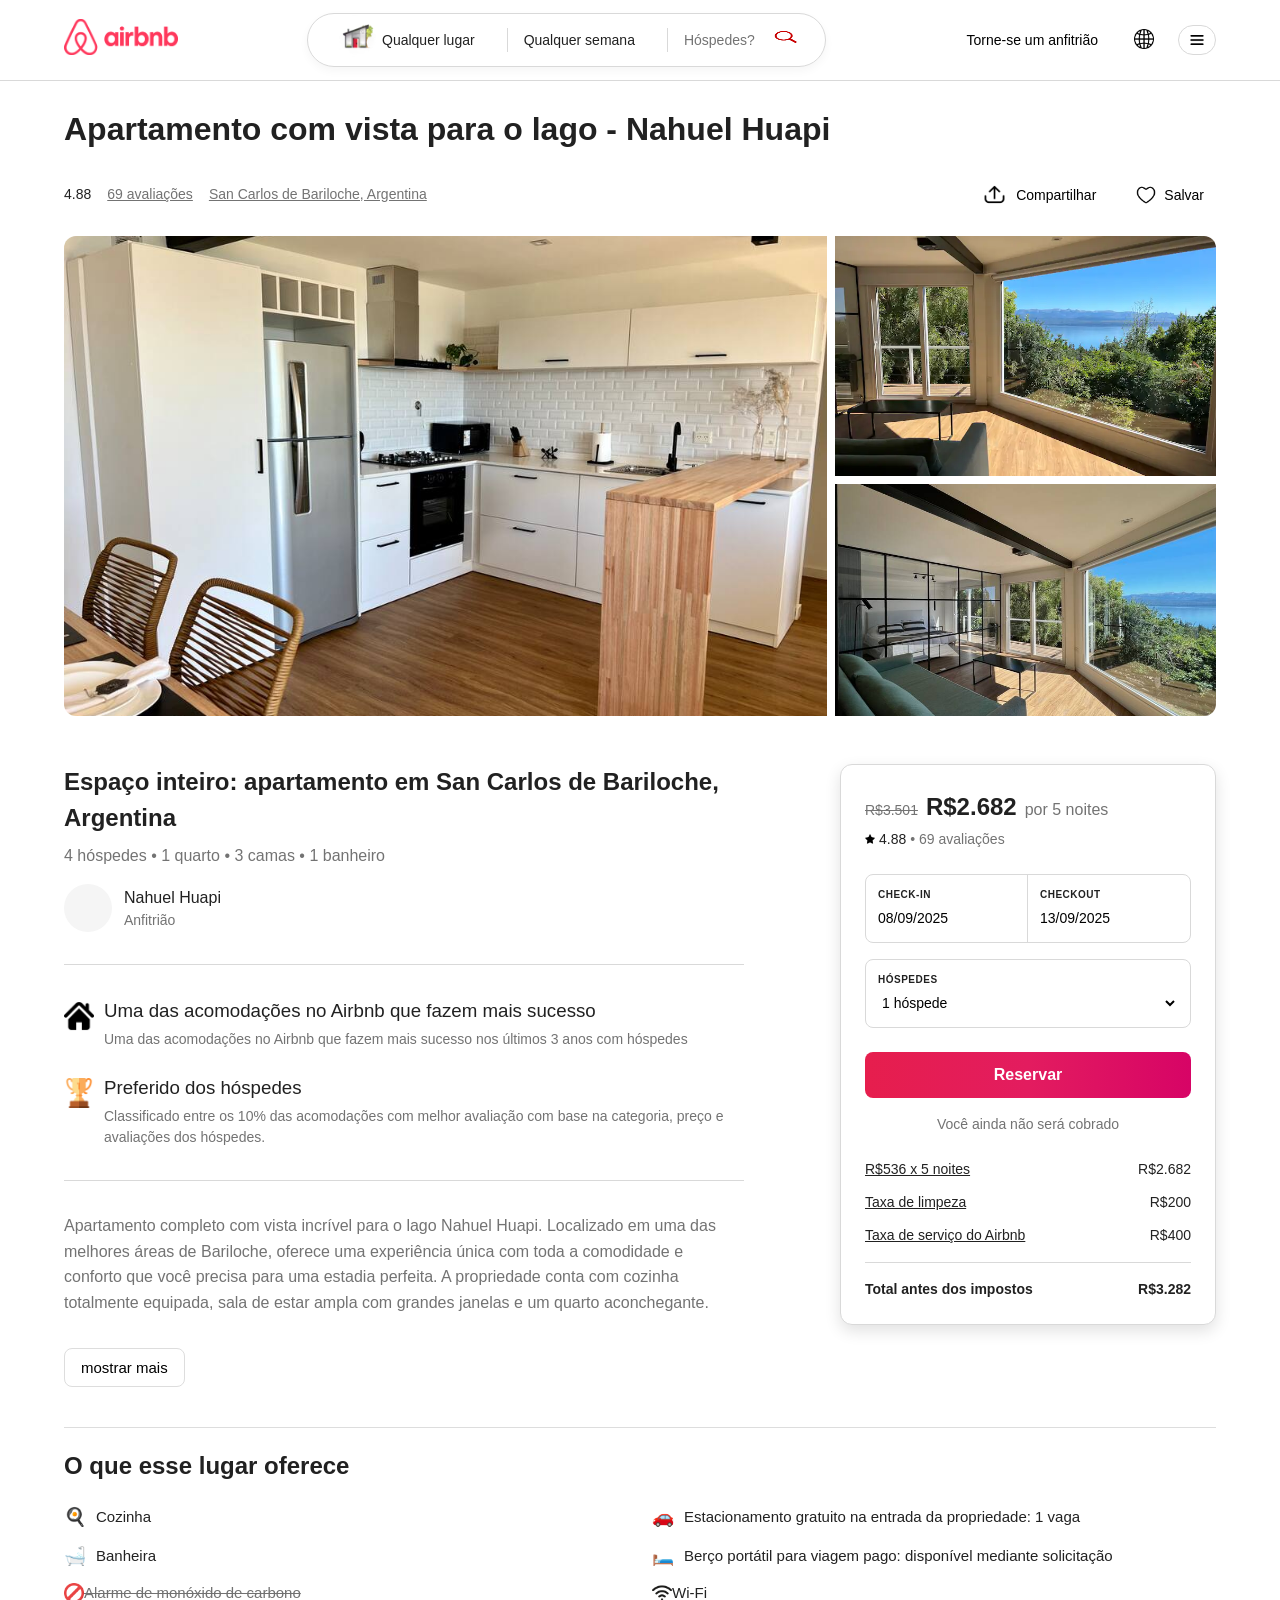
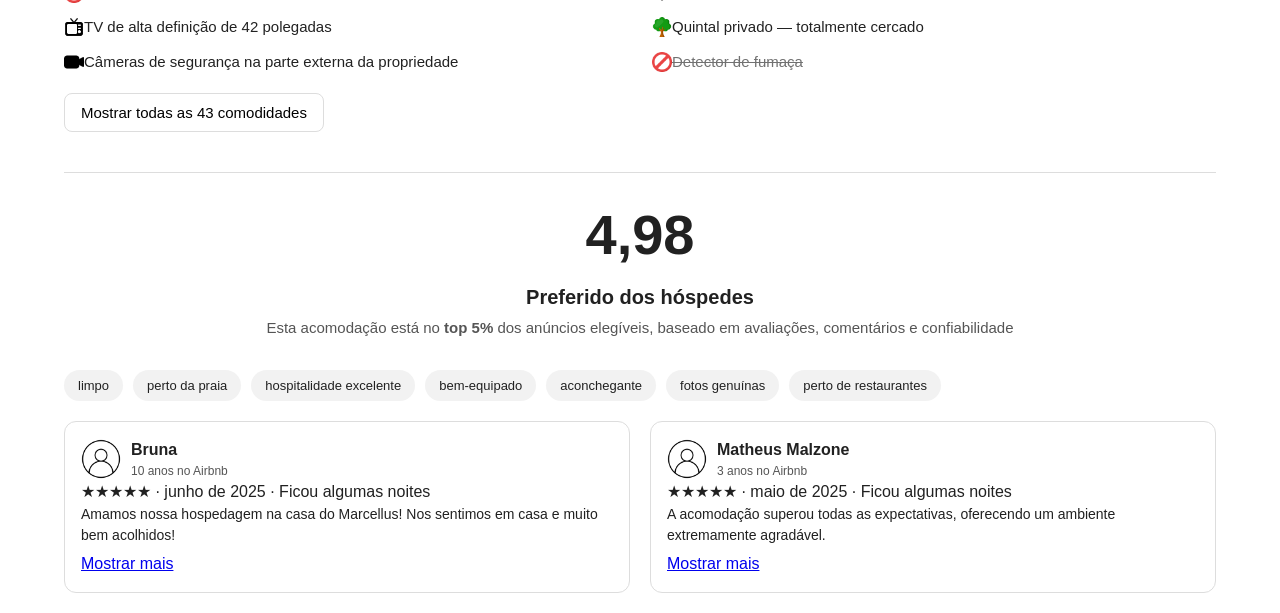
==== commit ca45d691: "images" ====
--- a/index.html
+++ b/index.html
@@ -8,32 +8,31 @@
   <link rel="stylesheet" href="./css/style.css">
 </head>
 <body>
-  <header class="header">
-    <div class="airbnb-container">
-      <div class="header-content">
+  <header class="cabecalho">
+    <div class="container-airbnb">
+      <div class="conteudo-cabecalho">
         <div class="logo">
           <img src="./img/logo.png" alt="">
         </div>
-        <div class="search-bar">
-          <div class="search-content">
+        <div class="barra-pesquisa">
+          <div class="conteudo-pesquisa">
             <div> <img src="img/nav_casa.png" style="width: 50px;"  alt="casa"></div>
-            <span class="search-item">Qualquer lugar</span>
-            <div class="search-divider"></div>
-            <span class="search-item">Qualquer semana</span>
-            <div class="search-divider"></div>
-            <span class="search-item-muted">Hóspedes?</span>
-            <div class="search-button">
+            <span class="item-pesquisa">Qualquer lugar</span>
+            <div class="divisor-pesquisa"></div>
+            <span class="item-pesquisa">Qualquer semana</span>
+            <div class="divisor-pesquisa"></div>
+            <span class="item-pesquisa-suave">Hóspedes?</span>
+            <div class="botao-pesquisa">
               <img src="img/lupa-removebg-preview.png" style="width: 30px;" alt="lupa">
             </div>
           </div>
         </div>
-        <div class="header-right">
-          <button class="host-button">Torne-se um anfitrião</button>
-          <button class="icon-button">
+        <div class="cabecalho-direita">
+          <button class="botao-anfitriao">Torne-se um anfitrião</button>
+          <button class="botao-icone">
             <img src="img/globo.png"  style="width: 20px;"  alt="globo">
           </button>
-          <div class="profile-menu">
-            
+          <div class="menu-perfil">
             <img src="img/menu.png" style="width: 20px;"  alt="menu">
           </div>
         </div>
@@ -41,23 +40,23 @@
     </div>
   </header>
 
-  <main class="airbnb-container main-content">
-    <div class="property-header">
-      <h1 class="property-title">Apartamento com vista para o lago - Nahuel Huapi</h1>
-      <div class="property-meta">
-        <div class="property-info">
-          <div class="rating">
-            <span class="rating-score">4.88</span>
-          </div>
-          <span class="reviews-link">69 avaliações</span>
-          <span class="location-link">San Carlos de Bariloche, Argentina</span>
-        </div>
-        <div class="property-actions">
-          <button class="action-button">
+  <main class="container-airbnb conteudo-principal">
+    <div class="cabecalho-imovel">
+      <h1 class="titulo-imovel">Apartamento com vista para o lago - Nahuel Huapi</h1>
+      <div class="meta-imovel">
+        <div class="informacoes-imovel">
+          <div class="avaliacao">
+            <span class="nota-avaliacao">4.88</span>
+          </div>
+          <span class="link-avaliacoes">69 avaliações</span>
+          <span class="link-localizacao">San Carlos de Bariloche, Argentina</span>
+        </div>
+        <div class="acoes-imovel">
+          <button class="botao-acao">
             <img src="img/compartilhar.png" style="width: 27px;" alt="compartilhar">
             Compartilhar
           </button>
-          <button class="action-button">
+          <button class="botao-acao">
             <img src="img/coracao.png" style="width: 20px;"  alt="heart">
             Salvar
           </button>
@@ -65,95 +64,90 @@
       </div>
     </div>
 
-    <div class="photo-grid">
-      <div class="photo-main">
+    <div class="grade-fotos">
+      <div class="foto-principal">
         <img src="./img/img1.png" alt="Modern kitchen with lake view">
       </div>
-      <div class="photo-gallery">
-        <div class="photo-item"><img src="./img/img2.png" alt="Living room with panoramic windows"></div>
-        <div class="photo-item"><img src="./img/img3.png" alt="Balcony with mountain lake view"></div>
-        <div class="photo-item"><img src="src/assets/bedroom.jpg" alt="Bedroom with natural lighting"></div>
-        <div class="photo-item">
-          <img src="./img/img4.png" alt="Modern bathroom with glass shower">
-         
-        </div>
-      </div>
-    </div>
-
-    <div class="content-grid">
-      <div class="content-left">
-        <div class="section property-details">
-          <h2 class="section-title">Espaço inteiro: apartamento em San Carlos de Bariloche, Argentina</h2>
-          <p class="property-specs">4 hóspedes • 1 quarto • 3 camas • 1 banheiro</p>
-          <div class="host-info">
-            <div class="host-avatar"></div>
-            <div class="host-details">
-              <p class="host-name">Nahuel Huapi</p>
-              <p class="host-label">Anfitrião</p>
-            </div>
-          </div>
-        </div>
-
-        <div class="section features">
-          <div class="feature-item">
-            <div class="feature-icon">
+      <div class="item-foto foto2">
+        <img src="./img/img2.png" alt="Living room">
+      </div>
+      <div class="item-foto foto3">
+        <img src="./img/img3.png" alt="Balcony">
+      </div>
+    </div>
+
+    <div class="grade-conteudo">
+      <div class="lado-esquerdo">
+        <div class="secao detalhes-imovel">
+          <h2 class="titulo-secao">Espaço inteiro: apartamento em San Carlos de Bariloche, Argentina</h2>
+          <p class="especificacoes-imovel">4 hóspedes • 1 quarto • 3 camas • 1 banheiro</p>
+          <div class="informacoes-anfitriao">
+            <div class="avatar-anfitriao"></div>
+            <div class="detalhes-anfitriao">
+              <p class="nome-anfitriao">Nahuel Huapi</p>
+              <p class="rotulo-anfitriao">Anfitrião</p>
+            </div>
+          </div>
+        </div>
+
+        <div class="secao caracteristicas">
+          <div class="item-caracteristica">
+            <div class="icone-caracteristica">
               <img src="./img/home.png"  style="width: 30px;" alt="home">
             </div>
-            <div class="feature-content">
-              <h3 class="feature-title">Uma das acomodações no Airbnb que fazem mais sucesso</h3>
-              <p class="feature-description">Uma das acomodações no Airbnb que fazem mais sucesso nos últimos 3 anos com hóspedes</p>
-            </div>
-          </div>
-          <div class="feature-item">
-            <div class="feature-icon">
+            <div class="conteudo-caracteristica">
+              <h3 class="titulo-caracteristica">Uma das acomodações no Airbnb que fazem mais sucesso</h3>
+              <p class="descricao-caracteristica">Uma das acomodações no Airbnb que fazem mais sucesso nos últimos 3 anos com hóspedes</p>
+            </div>
+          </div>
+          <div class="item-caracteristica">
+            <div class="icone-caracteristica">
               <img src="./img/taca.png" style="width: 30px;" alt="taça">
             </div>
-            <div class="feature-content">
-              <h3 class="feature-title">Preferido dos hóspedes</h3>
-              <p class="feature-description">Classificado entre os 10% das acomodações com melhor avaliação com base na categoria, preço e avaliações dos hóspedes.</p>
-            </div>
-          </div>
-        </div>
-
-        <div class="section description">
-          <p class="description-text">
+            <div class="conteudo-caracteristica">
+              <h3 class="titulo-caracteristica">Preferido dos hóspedes</h3>
+              <p class="descricao-caracteristica">Classificado entre os 10% das acomodações com melhor avaliação com base na categoria, preço e avaliações dos hóspedes.</p>
+            </div>
+          </div>
+        </div>
+
+        <div class="secao descricao">
+          <p class="texto-descricao">
             Apartamento completo com vista incrível para o lago Nahuel Huapi. Localizado em uma das melhores áreas de Bariloche, oferece uma experiência única com toda a comodidade e conforto que você precisa para uma estadia perfeita. A propriedade conta com cozinha totalmente equipada, sala de estar ampla com grandes janelas e um quarto aconchegante.
           </p>
         </div>
       </div>
 
-      <div class="booking-card">
-        <div class="pricing-header">
-          <div class="price-line">
-            <span class="old-price">R$3.501</span>
-            <span class="current-price">R$2.682</span>
-            <span class="price-period">por 5 noites</span>
-          </div>
-          <div class="rating-line">
-            
-              <div class="star">
-                <img src="./img/star.png"  style="width: 10px;"  alt="star">
-              </div>
-            
-            <span class="rating-score">4.88</span>
-            <span class="rating-reviews">• 69 avaliações</span>
-          </div>
-        </div>
-
-        <div class="booking-form">
-          <div class="date-inputs">
-            <div class="date-input">
-              <label class="input-label">Check-in</label>
-              <input type="text" value="08/09/2025" class="date-field">
-            </div>
-            <div class="date-input">
-              <label class="input-label">Checkout</label>
-              <input type="text" value="13/09/2025" class="date-field">
-            </div>
-          </div>
-          <div class="guests-input">
-            <label class="input-label">Hóspedes</label>
-            <select class="guests-field">
+      <div class="cartao-reserva">
+        <div class="cabecalho-preco">
+          <div class="linha-preco">
+            <span class="preco-antigo">R$3.501</span>
+            <span class="preco-atual">R$2.682</span>
+            <span class="periodo-preco">por 5 noites</span>
+          </div>
+          <div class="linha-avaliacao">
+            <div class="estrela">
+              <img src="./img/star.png"  style="width: 10px;"  alt="star">
+            </div>
+            <span class="nota-avaliacao">4.88</span>
+            <span class="avaliacoes-quantidade">• 69 avaliações</span>
+          </div>
+        </div>
+
+        <div class="formulario-reserva">
+          <div class="inputs-data">
+            <div class="input-data">
+              <label class="rotulo-input">Check-in</label>
+              <input type="text" value="08/09/2025" class="campo-data">
+            </div>
+            <div class="input-data">
+              <label class="rotulo-input">Checkout</label>
+              <input type="text" value="13/09/2025" class="campo-data">
+            </div>
+          </div>
+          <div class="input-hospedes">
+            <label class="rotulo-input">Hóspedes</label>
+            <select class="campo-hospedes">
               <option value="1">1 hóspede</option>
               <option value="2">2 hóspedes</option>
               <option value="3">3 hóspedes</option>
@@ -162,115 +156,114 @@
           </div>
         </div>
 
-        <button class="reserve-button">Reservar</button>
-        <p class="no-charge-text">Você ainda não será cobrado</p>
-
-        <div class="price-breakdown">
-          <div class="price-row"><span class="price-label">R$536 x 5 noites</span><span class="price-value">R$2.682</span></div>
-          <div class="price-row"><span class="price-label">Taxa de limpeza</span><span class="price-value">R$200</span></div>
-          <div class="price-row"><span class="price-label">Taxa de serviço do Airbnb</span><span class="price-value">R$400</span></div>
-          <hr class="price-divider">
-          <div class="price-row total"><span class="price-label">Total antes dos impostos</span><span class="price-value">R$3.282</span></div>
-        </div>
-      </div>
-    </div>
+        <button class="botao-reservar">Reservar</button>
+        <p class="texto-sem-cobranca">Você ainda não será cobrado</p>
+
+        <div class="detalhes-preco">
+          <div class="linha-preco-item"><span class="rotulo-preco">R$536 x 5 noites</span><span class="valor-preco">R$2.682</span></div>
+          <div class="linha-preco-item"><span class="rotulo-preco">Taxa de limpeza</span><span class="valor-preco">R$200</span></div>
+          <div class="linha-preco-item"><span class="rotulo-preco">Taxa de serviço do Airbnb</span><span class="valor-preco">R$400</span></div>
+          <hr class="divisor-preco">
+          <div class="linha-preco-item total"><span class="rotulo-preco">Total antes dos impostos</span><span class="valor-preco">R$3.282</span></div>
+        </div>
+      </div>
+    </div>
+
     <div>
       <button class="mostrar-mais">  mostrar mais</button>
     </div>
+
     <section class="comodidades">
-  <h2 class="titulo">O que esse lugar oferece</h2>
-
-  <div class="comodidades-grid">
-    <div class="comodidade-item">
-      <span class="icon">🍳</span> Cozinha
-    </div>
-    <div class="comodidade">
-      <span class="icon">🚗</span> Estacionamento gratuito na entrada da propriedade: 1 vaga
-    </div>
-    <div class="comodidade">
-      <span class="icon">🛁</span> Banheira
-    </div>
-    <div class="comodidade">
-      <span class="icon">🛏️</span> Berço portátil para viagem pago: disponível mediante solicitação
-    </div>
-    <div class="comodidade unavailable">
-      <img src="./img/proibido.png" style="width: 20px;" alt="proibido"> Alarme de monóxido de carbono
-    </div>
-    <div class="comodidade">
-      <img src="./img/wifi.png"  style="width: 20px;" alt="wifi"> Wi-Fi
-    </div>
-    <div class="comodidade">
-       <img src="./img/tv.png" style="width: 20px;" alt="tv"> TV de alta definição de 42 polegadas
-    </div>
-    <div class="comodidade">
-       <img src="./img/arvore.png" style="width: 20px;" alt="arvore"> Quintal privado — totalmente cercado
-    </div>
-    <div class="comodidade">
-       <img src="./img/camera-de-video.png" style="width: 20px;" alt="camera"> Câmeras de segurança na parte externa da propriedade
-    </div>
-    <div class="comodidade unavailable">
-       <img src="./img/proibido.png" style="width: 20px;" alt="proibido"> Detector de fumaça
-    </div>
-  </div>
-
-  <button class="btn-show-all">Mostrar todas as 43 comodidades</button>
-</section>
-
-<section class="reviews-section">
-  <div class="reviews-header">
-    <h2 class="reviews-score">4,98</h2>
-    <p class="reviews-subtitle">Preferido dos hóspedes</p>
-    <p class="reviews-description">
-      Esta acomodação está no <b>top 5%</b> dos anúncios elegíveis, baseado em avaliações,
-      comentários e confiabilidade
-    </p>
-  </div>
-
-  
-  <div class="reviews-tags">
-    <span>limpo</span>
-    <span>perto da praia</span>
-    <span>hospitalidade excelente</span>
-    <span>bem-equipado</span>
-    <span>aconchegante</span>
-    <span>fotos genuínas</span>
-    <span>perto de restaurantes</span>
-  </div>
-
-  <div class="reviews-grid">
-    <div class="review-card">
-      <div class="review-user">
-        <img src="./img/user.png" alt="Bruna">
-        <div>
-          <p class="user-name">Bruna</p>
-          <p class="user-meta">10 anos no Airbnb</p>
-        </div>
-      </div>
-      <p class="review-date">★★★★★ · junho de 2025 · Ficou algumas noites</p>
-      <p class="review-text">
-        Amamos nossa hospedagem na casa do Marcellus! Nos sentimos em casa e muito bem acolhidos!
-      </p>
-      <a href="#">Mostrar mais</a>
-    </div>
-
-    <div class="review-card">
-      <div class="review-user">
-        <img src="./img/user.png" alt="Matheus Malzone">
-        <div>
-          <p class="user-name">Matheus Malzone</p>
-          <p class="user-meta">3 anos no Airbnb</p>
-        </div>
-      </div>
-      <p class="review-date">★★★★★ · maio de 2025 · Ficou algumas noites</p>
-      <p class="review-text">
-        A acomodação superou todas as expectativas, oferecendo um ambiente extremamente agradável.
-      </p>
-      <a href="#">Mostrar mais</a>
-    </div>
-  </div>
-</section>
-
-
+      <h2 class="titulo">O que esse lugar oferece</h2>
+
+      <div class="grade-comodidades">
+        <div class="item-comodidade">
+          <span class="icone">🍳</span> Cozinha
+        </div>
+        <div class="item-comodidade">
+          <span class="icone">🚗</span> Estacionamento gratuito na entrada da propriedade: 1 vaga
+        </div>
+        <div class="item-comodidade">
+          <span class="icone">🛁</span> Banheira
+        </div>
+        <div class="item-comodidade">
+          <span class="icone">🛏️</span> Berço portátil para viagem pago: disponível mediante solicitação
+        </div>
+        <div class="item-comodidade indisponivel">
+          <img src="./img/proibido.png" style="width: 20px;" alt="proibido"> Alarme de monóxido de carbono
+        </div>
+        <div class="item-comodidade">
+          <img src="./img/wifi.png"  style="width: 20px;" alt="wifi"> Wi-Fi
+        </div>
+        <div class="item-comodidade">
+          <img src="./img/tv.png" style="width: 20px;" alt="tv"> TV de alta definição de 42 polegadas
+        </div>
+        <div class="item-comodidade">
+          <img src="./img/arvore.png" style="width: 20px;" alt="arvore"> Quintal privado — totalmente cercado
+        </div>
+        <div class="item-comodidade">
+          <img src="./img/camera-de-video.png" style="width: 20px;" alt="camera"> Câmeras de segurança na parte externa da propriedade
+        </div>
+        <div class="item-comodidade indisponivel">
+          <img src="./img/proibido.png" style="width: 20px;" alt="proibido"> Detector de fumaça
+        </div>
+      </div>
+
+      <button class="botao-mostrar-tudo">Mostrar todas as 43 comodidades</button>
+    </section>
+
+    <section class="secao-avaliacoes">
+      <div class="cabecalho-avaliacoes">
+        <h2 class="nota-avaliacoes">4,98</h2>
+        <p class="subtitulo-avaliacoes">Preferido dos hóspedes</p>
+        <p class="descricao-avaliacoes">
+          Esta acomodação está no <b>top 5%</b> dos anúncios elegíveis, baseado em avaliações,
+          comentários e confiabilidade
+        </p>
+      </div>
+
+      <div class="tags-avaliacoes">
+        <span>limpo</span>
+        <span>perto da praia</span>
+        <span>hospitalidade excelente</span>
+        <span>bem-equipado</span>
+        <span>aconchegante</span>
+        <span>fotos genuínas</span>
+        <span>perto de restaurantes</span>
+      </div>
+
+      <div class="grade-avaliacoes">
+        <div class="cartao-avaliacao">
+          <div class="usuario-avaliacao">
+            <img src="./img/user.png" alt="Bruna">
+            <div>
+              <p class="nome-usuario">Bruna</p>
+              <p class="meta-usuario">10 anos no Airbnb</p>
+            </div>
+          </div>
+          <p class="data-avaliacao">★★★★★ · junho de 2025 · Ficou algumas noites</p>
+          <p class="texto-avaliacao">
+            Amamos nossa hospedagem na casa do Marcellus! Nos sentimos em casa e muito bem acolhidos!
+          </p>
+          <a href="#">Mostrar mais</a>
+        </div>
+
+        <div class="cartao-avaliacao">
+          <div class="usuario-avaliacao">
+            <img src="./img/user.png" alt="Matheus Malzone">
+            <div>
+              <p class="nome-usuario">Matheus Malzone</p>
+              <p class="meta-usuario">3 anos no Airbnb</p>
+            </div>
+          </div>
+          <p class="data-avaliacao">★★★★★ · maio de 2025 · Ficou algumas noites</p>
+          <p class="texto-avaliacao">
+            A acomodação superou todas as expectativas, oferecendo um ambiente extremamente agradável.
+          </p>
+          <a href="#">Mostrar mais</a>
+        </div>
+      </div>
+    </section>
   </main>
 </body>
 </html>
--- a/css/style.css
+++ b/css/style.css
@@ -17,14 +17,14 @@
 }
 
 /* Container */
-.airbnb-container {
+.container-airbnb {
     max-width: 1200px;
     margin: 0 auto;
     padding: 0 24px;
 }
 
 /* Header */
-.header {
+.cabecalho {
     border-bottom: 1px solid #d9d9d9;
     background-color: #ffffff;
     position: sticky;
@@ -32,70 +32,68 @@
     z-index: 50;
 }
 
-.header-content {
+.conteudo-cabecalho {
     display: flex;
     align-items: center;
     justify-content: space-between;
     height: 80px;
 }
 
-.logo img{
+.logo img {
     height: 4vh;
 }
 
-.search-bar {
+.barra-pesquisa {
     display: flex;
     border: 1px solid #d9d9d9;
     border-radius: 9999px;
     padding: 0 24px;
-    box-shadow: 0 1px 2px rgba(0,0,0,0.04);
+    box-shadow: 0 4px 10px rgba(0,0,0,0.04);
     cursor: pointer;
     transition: box-shadow 0.2s ease;
 }
 
-.search-bar:hover {
+.barra-pesquisa:hover {
     box-shadow: 0 2px 4px rgba(0,0,0,0.12);
 }
 
-.search-content {
-    display: flex;
-    align-items: center;
-    padding: 8px 0;
-}
-
-.search-item {
+.conteudo-pesquisa {
+    display: flex;
+    align-items: center;
+    padding: 0px 0;
+}
+
+.item-pesquisa {
     font-size: 14px;
     font-weight: 500;
     margin-right: 16px;
 }
 
-.search-item-muted {
+.item-pesquisa-suave {
     font-size: 14px;
     color: #737373;
     margin-right: 16px;
 }
 
-.search-divider {
+.divisor-pesquisa {
     width: 1px;
     height: 24px;
     background-color: #d9d9d9;
     margin: 0 16px;
 }
 
-
-
-.search-icon {
+.botao-pesquisa img {
     width: 16px;
     height: 16px;
 }
 
-.header-right {
+.cabecalho-direita {
     display: flex;
     align-items: center;
     gap: 16px;
 }
 
-.host-button {
+.botao-anfitriao {
     display: block;
     font-size: 14px;
     font-weight: 500;
@@ -107,11 +105,11 @@
     transition: background-color 0.2s ease;
 }
 
-.host-button:hover {
+.botao-anfitriao:hover {
     background-color: #f5f5f5;
 }
 
-.icon-button {
+.botao-icone {
     background: none;
     border: none;
     padding: 8px;
@@ -120,11 +118,11 @@
     transition: background-color 0.2s ease;
 }
 
-.icon-button:hover {
+.botao-icone:hover {
     background-color: #f5f5f5;
 }
 
-.profile-menu {
+.menu-perfil {
     display: flex;
     align-items: center;
     border: 1px solid #d9d9d9;
@@ -134,11 +132,11 @@
     transition: box-shadow 0.2s ease;
 }
 
-.profile-menu:hover {
+.menu-perfil:hover {
     box-shadow: 0 2px 4px rgba(0,0,0,0.12);
 }
 
-.profile-avatar {
+.avatar-perfil {
     width: 32px;
     height: 32px;
     background-color: #f5f5f5;
@@ -147,23 +145,23 @@
 }
 
 /* Main Content */
-.main-content {
+.conteudo-principal {
     padding-top: 24px;
 }
 
 /* Property Header */
-.property-header {
+.cabecalho-imovel {
     margin-bottom: 16px;
 }
 
-.property-title {
+.titulo-imovel {
     font-size: 32px;
     font-weight: 600;
     color: #212121;
     margin-bottom: 16px;
 }
 
-.property-meta {
+.meta-imovel {
     display: flex;
     align-items: center;
     justify-content: space-between;
@@ -171,43 +169,37 @@
     gap: 16px;
 }
 
-.property-info {
+.informacoes-imovel {
     display: flex;
     align-items: center;
     gap: 16px;
     font-size: 14px;
 }
 
-.rating {
+.avaliacao {
     display: flex;
     align-items: center;
     gap: 4px;
 }
 
-.star-icon {
-    width: 16px;
-    height: 16px;
-    color: #212121;
-}
-
-.rating-score {
+.nota-avaliacao {
     font-weight: 500;
 }
 
-.reviews-link,
-.location-link {
+.link-avaliacoes,
+.link-localizacao {
     color: #737373;
     text-decoration: underline;
     cursor: pointer;
 }
 
-.property-actions {
+.acoes-imovel {
     display: flex;
     align-items: center;
     gap: 16px;
 }
 
-.action-button {
+.botao-acao {
     display: flex;
     align-items: center;
     gap: 8px;
@@ -221,14 +213,15 @@
     transition: background-color 0.2s ease;
 }
 
-.action-button:hover {
+.botao-acao:hover {
     background-color: #f5f5f5;
 }
 
 /* Photo Gallery */
-.photo-grid {
+.grade-fotos {
     display: grid;
-    grid-template-columns: 1fr 1fr;
+    grid-template-columns: 2fr 1fr;
+    grid-template-rows: repeat(2, 240px);
     gap: 8px;
     border-radius: 12px;
     overflow: hidden;
@@ -236,155 +229,148 @@
     margin-bottom: 48px;
 }
 
-.photo-main {
-    grid-row: 1 / -1;
+.foto-principal {
+    grid-column: 1 / 2; 
+    grid-row: 1 / 3;    
     position: relative;
     overflow: hidden;
 }
 
-.photo-gallery {
+.galeria-fotos {
     display: grid;
     grid-template-rows: repeat(2, 1fr);
     gap: 8px;
 }
 
-.photo-item {
+.item-foto {
     position: relative;
     overflow: hidden;
     background: #f5f5f5;
 }
 
-.photo-item img,
-.photo-main img {
+.item-foto img,
+.foto-principal img {
     width: 100%;
     height: 100%;
     object-fit: cover;
     transition: transform 0.3s ease;
 }
 
-.photo-item:hover img,
-.photo-main:hover img {
+.item-foto:hover img,
+.foto-principal:hover img {
     transform: scale(1.04);
 }
 
-.show-all-photos {
-    position: absolute;
-    bottom: 16px;
-    right: 16px;
-    background: #ffffff;
-    border: 1px solid #d9d9d9;
-    padding: 8px 16px;
-    border-radius: 8px;
-    font-size: 14px;
-    font-weight: 500;
-    cursor: pointer;
-    transition: background-color 0.2s ease;
-    display: flex;
-    align-items: center;
-    gap: 8px;
-}
-
-.show-all-photos:hover {
-    background-color: #f5f5f5;
-}
+.foto2 {
+    grid-column: 2 / 3;
+    grid-row: 1 / 2;
+}
+
+.foto3 {
+    grid-column: 2 / 3;
+    grid-row: 2 / 3;
+}
+
 
 /* Content Grid */
-.content-grid {
+.grade-conteudo {
     display: grid;
     gap: 96px;
     grid-template-columns: 1fr 376px;
     align-items: start;
 }
 
-/* Sections */
-.section {
+.lado-esquerdo {
+}
+
+.secao {
     padding-bottom: 32px;
     border-bottom: 1px solid #d9d9d9;
     margin-bottom: 32px;
 }
 
-.section:last-child {
+.secao:last-child {
     border-bottom: none;
     margin-bottom: 0;
 }
 
-.section-title {
+.titulo-secao {
     font-size: 24px;
     font-weight: 600;
     margin-bottom: 8px;
 }
 
-.property-specs {
+.especificacoes-imovel {
     color: #737373;
     margin-bottom: 16px;
 }
 
-.host-info {
+.informacoes-anfitriao {
     display: flex;
     align-items: center;
     gap: 12px;
 }
 
-.host-avatar {
+.avatar-anfitriao {
     width: 48px;
     height: 48px;
     background-color: #f5f5f5;
     border-radius: 50%;
 }
 
-.host-name {
+.nome-anfitriao {
     font-weight: 500;
 }
 
-.host-label {
+.rotulo-anfitriao {
     font-size: 14px;
     color: #737373;
 }
 
 /* Features */
-.features {
+.caracteristicas {
     display: flex;
     flex-direction: column;
     gap: 24px;
 }
 
-.feature-item {
+.item-caracteristica {
     display: flex;
     align-items: flex-start;
     gap: 16px;
 }
 
-.feature-icon {
+.icone-caracteristica {
     width: 24px;
     height: 24px;
     margin-top: 4px;
     flex-shrink: 0;
 }
 
-.feature-icon svg {
+.icone-caracteristica svg {
     width: 100%;
     height: 100%;
     fill: currentColor;
 }
 
-.feature-title {
+.titulo-caracteristica {
     font-weight: 500;
     margin-bottom: 4px;
 }
 
-.feature-description {
+.descricao-caracteristica {
     font-size: 14px;
     color: #737373;
 }
 
 /* Description */
-.description-text {
+.texto-descricao {
     color: #737373;
     line-height: 1.6;
 }
 
 /* Booking Card */
-.booking-card {
+.cartao-reserva {
     background: #ffffff;
     border: 1px solid #d9d9d9;
     border-radius: 12px;
@@ -394,49 +380,49 @@
     box-shadow: 0 6px 16px rgba(0,0,0,0.12);
 }
 
-.pricing-header {
+.cabecalho-preco {
     margin-bottom: 24px;
 }
 
-.price-line {
+.linha-preco {
     display: flex;
     align-items: baseline;
     gap: 8px;
     margin-bottom: 4px;
 }
 
-.old-price {
+.preco-antigo {
     font-size: 14px;
     color: #737373;
     text-decoration: line-through;
 }
 
-.current-price {
+.preco-atual {
     font-size: 24px;
     font-weight: 600;
 }
 
-.price-period {
-    color: #737373;
-}
-
-.rating-line {
+.periodo-preco {
+    color: #737373;
+}
+
+.linha-avaliacao {
     display: flex;
     align-items: center;
     gap: 4px;
     font-size: 14px;
 }
 
-.rating-reviews {
+.avaliacoes-quantidade {
     color: #737373;
 }
 
 /* Booking Form */
-.booking-form {
+.formulario-reserva {
     margin-bottom: 24px;
 }
 
-.date-inputs {
+.inputs-data {
     display: grid;
     grid-template-columns: 1fr 1fr;
     border: 1px solid #d9d9d9;
@@ -445,15 +431,15 @@
     margin-bottom: 16px;
 }
 
-.date-input:first-child {
+.input-data:first-child {
     border-right: 1px solid #d9d9d9;
 }
 
-.date-input {
+.input-data {
     padding: 12px;
 }
 
-.input-label {
+.rotulo-input {
     display: block;
     font-size: 10px;
     font-weight: 600;
@@ -463,7 +449,7 @@
     margin-bottom: 4px;
 }
 
-.date-field {
+.campo-data {
     width: 100%;
     font-size: 14px;
     background: transparent;
@@ -472,13 +458,13 @@
     font-family: inherit;
 }
 
-.guests-input {
+.input-hospedes {
     border: 1px solid #d9d9d9;
     border-radius: 8px;
     padding: 12px;
 }
 
-.guests-field {
+.campo-hospedes {
     width: 100%;
     font-size: 14px;
     background: transparent;
@@ -489,7 +475,7 @@
 }
 
 /* Reserve Button */
-.reserve-button {
+.botao-reservar {
     background: linear-gradient(to right, #e61e4d 0%, #e31c5f 50%, #d70466 100%);
     color: white;
     border: none;
@@ -504,13 +490,13 @@
     font-family: inherit;
 }
 
-.reserve-button:hover {
+.botao-reservar:hover {
     background: linear-gradient(to right, #d50027 0%, #d50027 50%, #d50027 100%);
     transform: translateY(-1px);
     box-shadow: 0 2px 4px rgba(0,0,0,0.18);
 }
 
-.no-charge-text {
+.texto-sem-cobranca {
     font-size: 14px;
     text-align: center;
     color: #737373;
@@ -518,163 +504,172 @@
 }
 
 /* Price Breakdown */
-.price-breakdown {
-    font-size: 14px;
-}
-
-.price-row {
+.detalhes-preco {
+    font-size: 14px;
+}
+
+.linha-preco-item {
     display: flex;
     justify-content: space-between;
     margin-bottom: 12px;
 }
 
-.price-label {
+.rotulo-preco {
     text-decoration: underline;
 }
 
-.price-divider {
+.divisor-preco {
     border: none;
     border-top: 1px solid #d9d9d9;
     margin: 16px 0;
 }
 
-.price-row.total {
+.linha-preco-item.total {
     font-weight: 600;
     margin-bottom: 0;
 }
 
-.price-row.total .price-label {
+.linha-preco-item.total .rotulo-preco {
     text-decoration: none;
 }
+
 /* Amenities */
 .comodidades {
-  margin-top: 40px;
-  padding-top: 20px;
-  border-top: 1px solid #ddd;
-}
-.mostrar-mais{
-  border: 1px solid #ddd;
-  padding: 10px 16px;
-  border-radius: 8px;
-  background: #fff;
-  font-size: 15px;
-  
-  
-}
-.comodidades-grid {
- 
-  display: grid;
-  grid-template-columns: 1fr 1fr; /* 2 colunas */
-  column-gap: 24px;              /* espaço menor entre colunas */
-  row-gap: 12px;
-  margin: 20px 0;
-  max-width: 100%; 
-
-}
-
-.comodidade-item {
-  display: flex;
-  align-items: center;
-  font-size: 15px;
-  color: #222;
-}
-
-.comodidade-item .icon {
-  margin-right: 10px;
-  font-size: 18px;
-}
-
-.comodidade-item.unavailable {
-  color: #717171;
-  text-decoration: line-through;
-}
-
-.btn-show-all {
-  border: 1px solid #ddd;
-  padding: 10px 16px;
-  border-radius: 8px;
-  background: #fff;
-  font-size: 15px;
-  cursor: pointer;
-  transition: background 0.2s;
+    margin-top: 40px;
+    padding-top: 20px;
+    border-top: 1px solid #ddd;
+}
+
+.mostrar-mais {
+    border: 1px solid #ddd;
+    padding: 10px 16px;
+    border-radius: 8px;
+    background: #fff;
+    font-size: 15px;
+}
+
+.grade-comodidades {
+    display: grid;
+    grid-template-columns: 1fr 1fr;
+    column-gap: 24px;
+    row-gap: 12px;
+    margin: 20px 0;
+    max-width: 100%;
+}
+
+.item-comodidade {
+    display: flex;
+    align-items: center;
+    font-size: 15px;
+    color: #222;
+}
+
+.item-comodidade .icone {
+    margin-right: 10px;
+    font-size: 18px;
+}
+
+.item-comodidade.indisponivel {
+    color: #717171;
+    text-decoration: line-through;
+}
+
+.botao-mostrar-tudo {
+    border: 1px solid #ddd;
+    padding: 10px 16px;
+    border-radius: 8px;
+    background: #fff;
+    font-size: 15px;
+    cursor: pointer;
+    transition: background 0.2s;
 }
 
 /* Reviews Section */
-.reviews-section {
-  margin: 40px 0;
-  padding: 20px 0;
-  border-top: 1px solid #ddd;
-}
-
-.reviews-header {
-  text-align: center;
-  margin-bottom: 30px;
-}
-.reviews-score {
-  font-size: 56px;
-  font-weight: bold;
-  margin: 0;
-}
-.reviews-subtitle {
-  font-size: 20px;
-  font-weight: 600;
-  margin: 5px 0;
-}
-.reviews-description {
-  color: #555;
-  font-size: 15px;
-}
-
-
-.reviews-tags {
-  display: flex;
-  flex-wrap: wrap;
-  gap: 10px;
-  margin: 20px 0;
-}
-.reviews-tags span {
-  background: #f2f2f2;
-  border-radius: 20px;
-  padding: 6px 14px;
-  font-size: 13px;
-}
-
-.reviews-grid {
-  display: grid;
-  grid-template-columns: repeat(2, 1fr);
-  gap: 20px;
-  margin-top: 20px;
-}
-.review-card {
-  border: 1px solid #ddd;
-  border-radius: 12px;
-  padding: 16px;
-  background: #fff;
-}
-.review-user {
-  display: flex;
-  align-items: center;
-  gap: 10px;
-}
-.review-user img {
-  width: 40px;
-  height: 40px;
-  border-radius: 50%;
-}
-.user-name {
-  font-weight: 600;
-  margin: 0;
-}
-.user-meta {
-  font-size: 12px;
-  color: #555;
-}
+.secao-avaliacoes {
+    margin: 40px 0;
+    padding: 20px 0;
+    border-top: 1px solid #ddd;
+}
+
+.cabecalho-avaliacoes {
+    text-align: center;
+    margin-bottom: 30px;
+}
+
+.nota-avaliacoes {
+    font-size: 56px;
+    font-weight: bold;
+    margin: 0;
+}
+
+.subtitulo-avaliacoes {
+    font-size: 20px;
+    font-weight: 600;
+    margin: 5px 0;
+}
+
+.descricao-avaliacoes {
+    color: #555;
+    font-size: 15px;
+}
+
+.tags-avaliacoes {
+    display: flex;
+    flex-wrap: wrap;
+    gap: 10px;
+    margin: 20px 0;
+}
+
+.tags-avaliacoes span {
+    background: #f2f2f2;
+    border-radius: 20px;
+    padding: 6px 14px;
+    font-size: 13px;
+}
+
+.grade-avaliacoes {
+    display: grid;
+    grid-template-columns: repeat(2, 1fr);
+    gap: 20px;
+    margin-top: 20px;
+}
+
+.cartao-avaliacao {
+    border: 1px solid #ddd;
+    border-radius: 12px;
+    padding: 16px;
+    background: #fff;
+}
+
+.usuario-avaliacao {
+    display: flex;
+    align-items: center;
+    gap: 10px;
+}
+
+.usuario-avaliacao img {
+    width: 40px;
+    height: 40px;
+    border-radius: 50%;
+}
+
+.nome-usuario {
+    font-weight: 600;
+    margin: 0;
+}
+
+.meta-usuario {
+    font-size: 12px;
+    color: #555;
+}
+
 .review-date {
-  font-size: 13px;
-  color: #717171;
-  margin: 8px 0;
-}
-.review-text {
-  font-size: 14px;
-  margin-bottom: 6px;
-}
+    font-size: 13px;
+    color: #717171;
+    margin: 8px 0;
+}
+
+.texto-avaliacao {
+    font-size: 14px;
+    margin-bottom: 6px;
+}
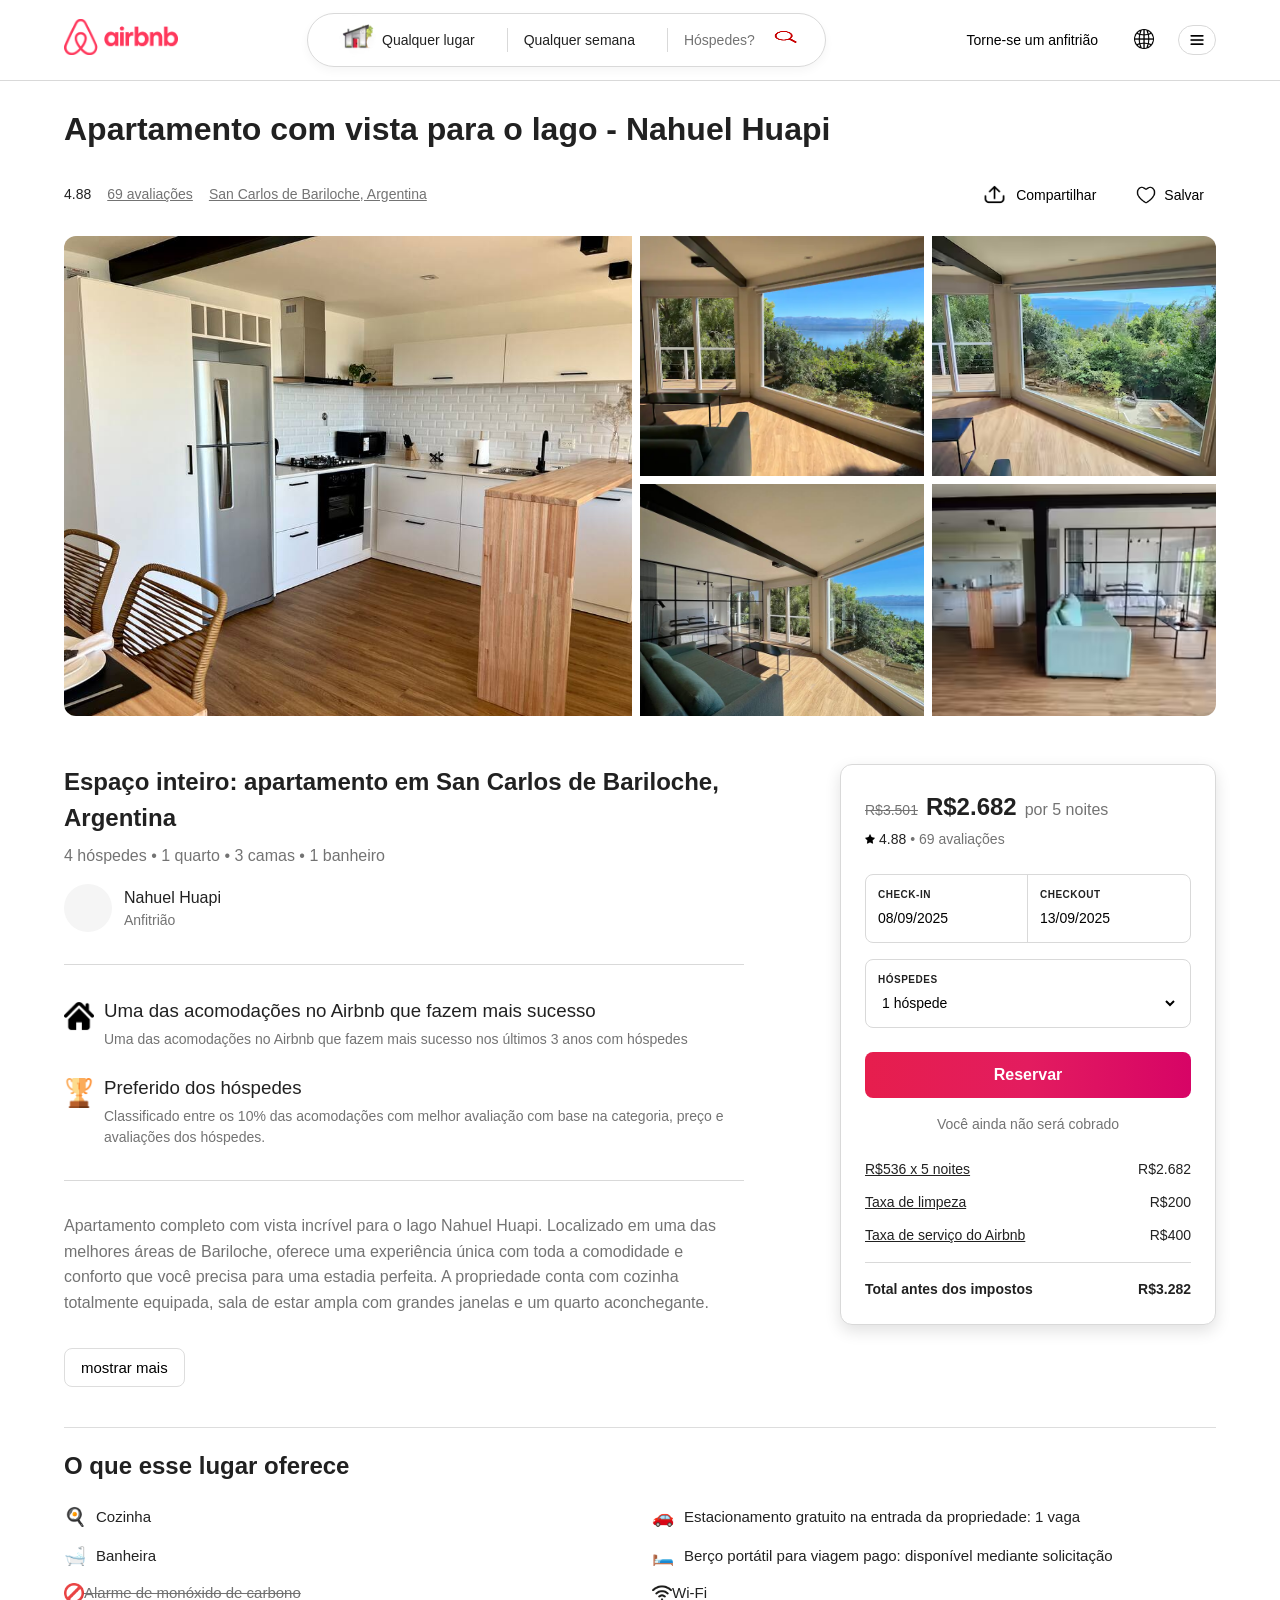
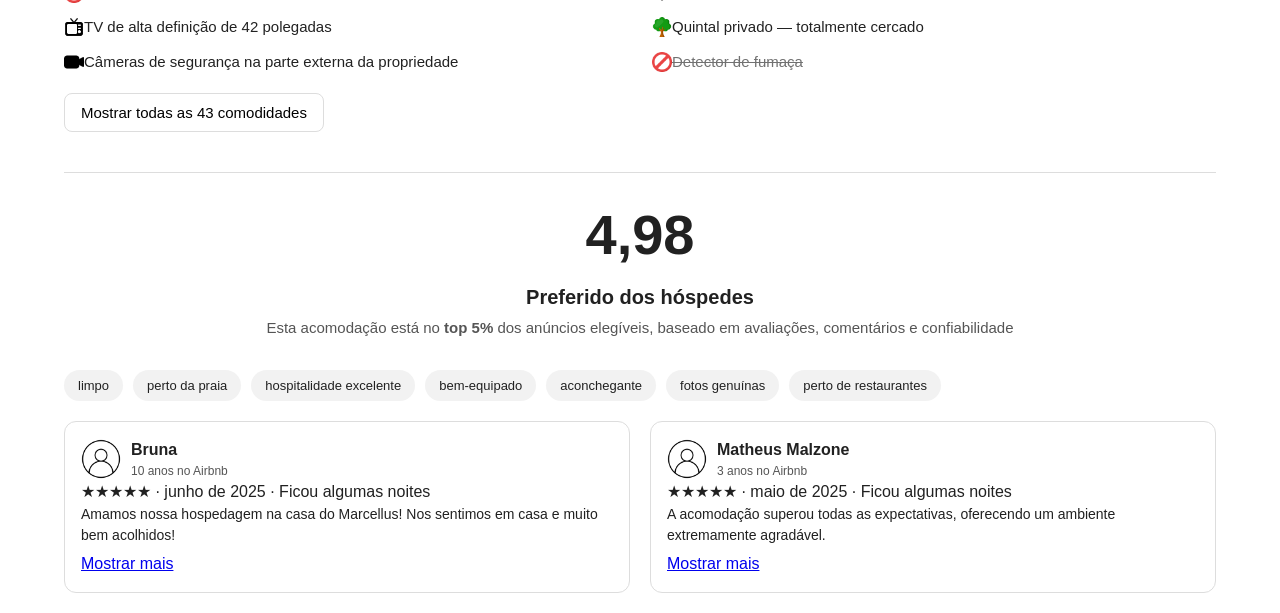
==== commit 697f8729: "feat 5 images" ====
--- a/index.html
+++ b/index.html
@@ -12,7 +12,7 @@
     <div class="container-airbnb">
       <div class="conteudo-cabecalho">
         <div class="logo">
-          <img src="./img/logo.png" alt="">
+          <img src="./img/logo.png" alt="logo">
         </div>
         <div class="barra-pesquisa">
           <div class="conteudo-pesquisa">
@@ -74,6 +74,12 @@
       <div class="item-foto foto3">
         <img src="./img/img3.png" alt="Balcony">
       </div>
+      <div class="item-foto foto4">
+        <img src="./img/img4.png" alt="Kitchen">
+      </div>
+      <div class="item-foto foto5">
+        <img src="./img/img5.png" alt="Kitchen and Living room">
+      </div>
     </div>
 
     <div class="grade-conteudo">
--- a/css/style.css
+++ b/css/style.css
@@ -1,4 +1,4 @@
-/* Reset básico */
+/* Reset bÃ¡sico */
 * {
     margin: 0;
     padding: 0;
@@ -220,7 +220,7 @@
 /* Photo Gallery */
 .grade-fotos {
     display: grid;
-    grid-template-columns: 2fr 1fr;
+    grid-template-columns: 2fr 1fr 1fr;
     grid-template-rows: repeat(2, 240px);
     gap: 8px;
     border-radius: 12px;
@@ -262,12 +262,22 @@
 }
 
 .foto2 {
-    grid-column: 2 / 3;
+    grid-column: 2 / 2;
     grid-row: 1 / 2;
 }
 
 .foto3 {
-    grid-column: 2 / 3;
+    grid-column: 2 / 2;
+    grid-row: 2 / 3;
+}
+
+.foto4 {
+    grid-column: 3 / 3;
+    grid-row: 1 / 2;
+}
+
+.foto5 {
+    grid-column: 3 / 3;
     grid-row: 2 / 3;
 }
 
@@ -280,8 +290,6 @@
     align-items: start;
 }
 
-.lado-esquerdo {
-}
 
 .secao {
     padding-bottom: 32px;
@@ -672,4 +680,4 @@
 .texto-avaliacao {
     font-size: 14px;
     margin-bottom: 6px;
-}
+}
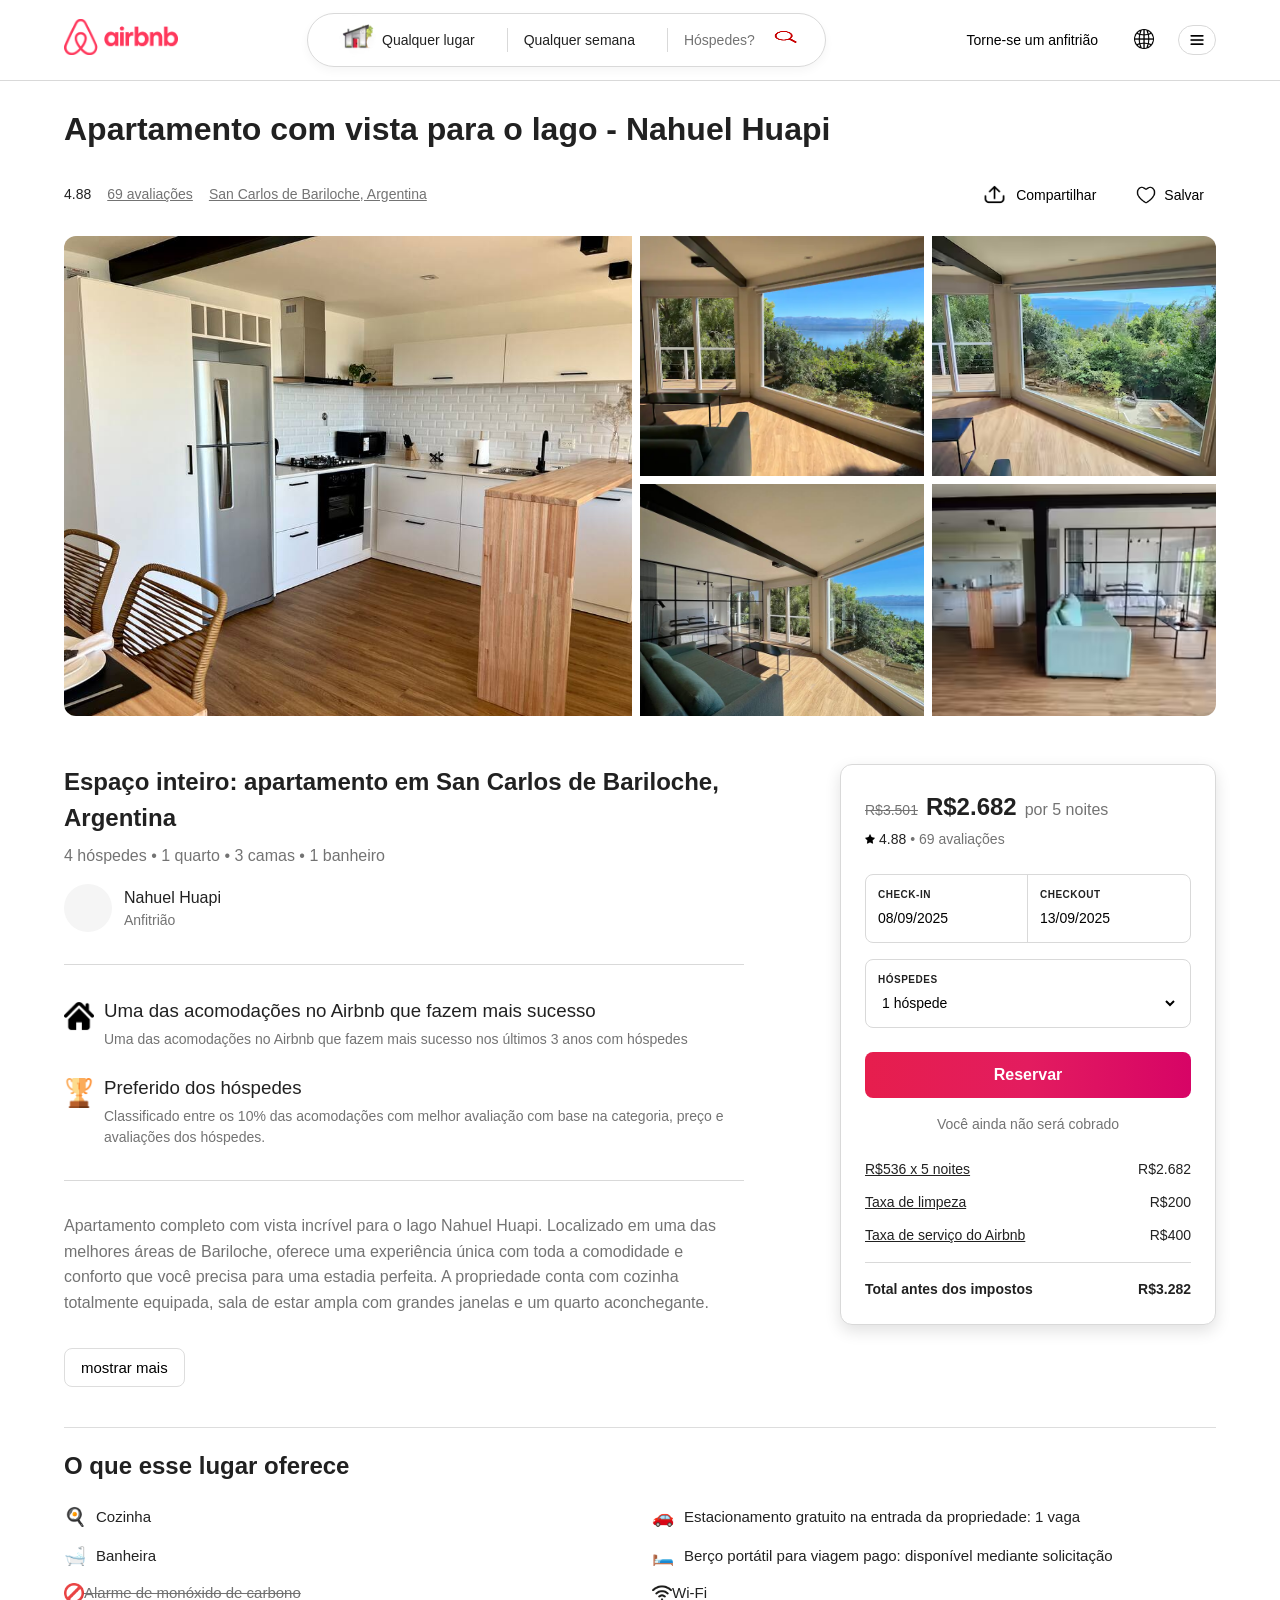
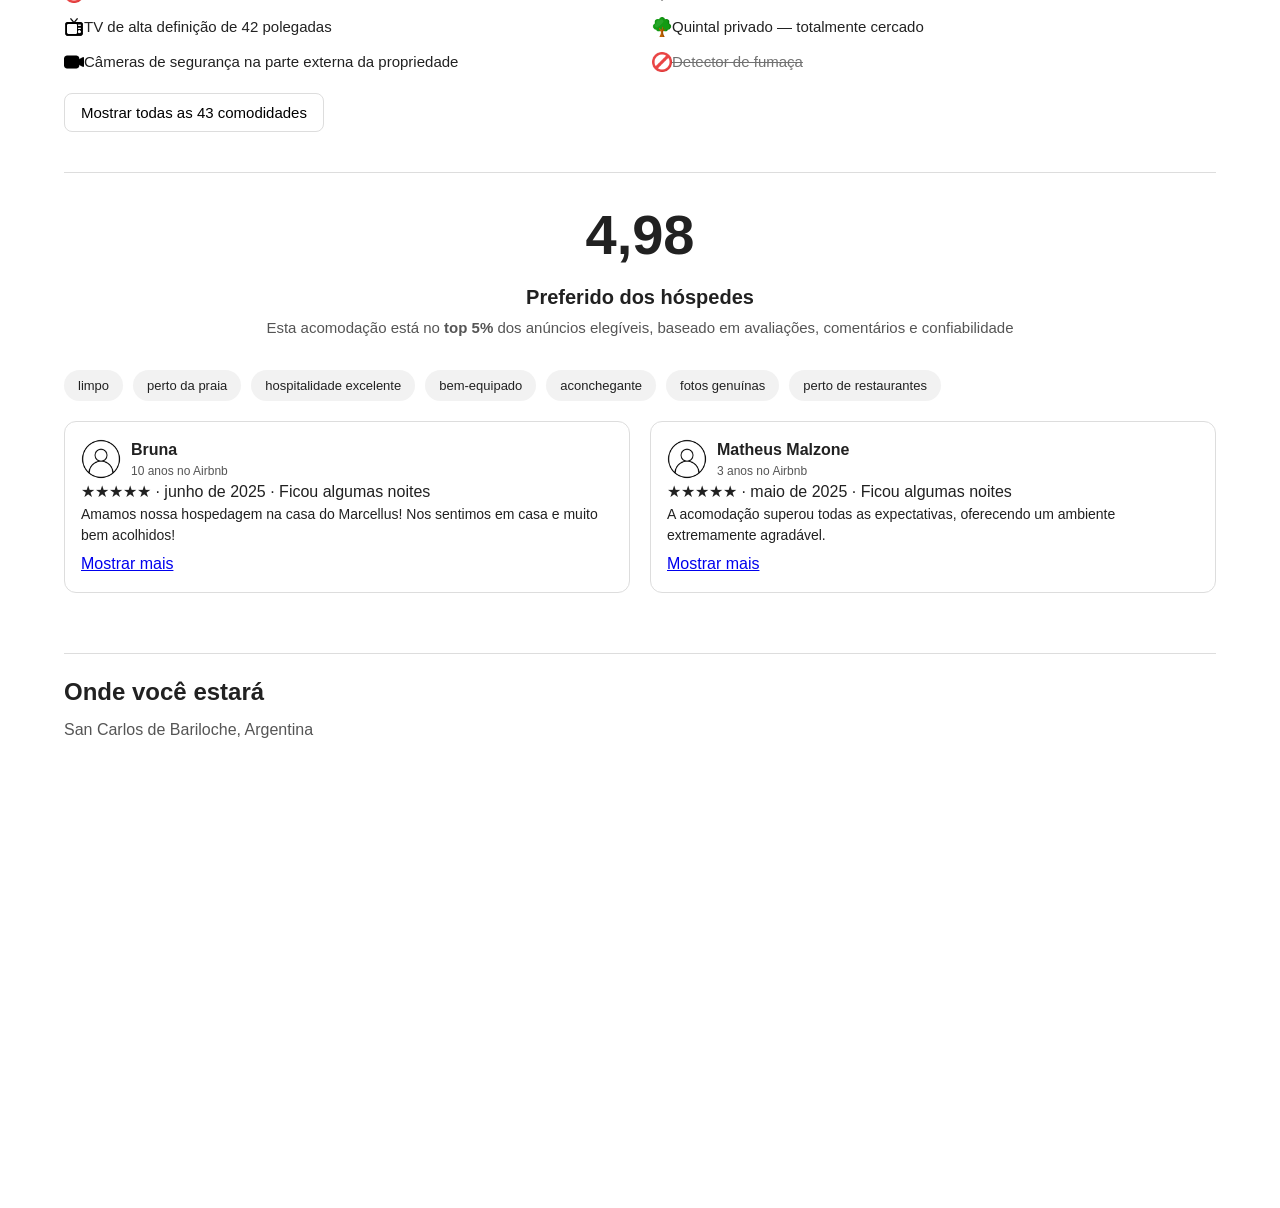
==== commit cd7b2d06: "lacalizacao" ====
--- a/index.html
+++ b/index.html
@@ -270,6 +270,14 @@
         </div>
       </div>
     </section>
+    <section class="localizacao">
+  <h2 class="titulo-secao">Onde você estará</h2>
+  <p>San Carlos de Bariloche, Argentina</p>
+
+  <div class="mapa">
+    <iframe src="https://www.google.com/maps/embed?pb=!1m18!1m12!1m3!1d192948.50272679026!2d-71.65351771319361!3d-40.91968464747625!2m3!1f0!2f0!3f0!3m2!1i1024!2i768!4f13.1!3m3!1m2!1s0x961a79801a3bf193%3A0x68e6af8aed3dbc6c!2sLago%20Nahuel%20Huapi!5e0!3m2!1spt-BR!2sbr!4v1757284327542!5m2!1spt-BR!2sbr" width="600" height="450" style="border:0;" allowfullscreen="" loading="lazy" referrerpolicy="no-referrer-when-downgrade"></iframe>
+  </div>
+</section>
   </main>
 </body>
 </html>
--- a/css/style.css
+++ b/css/style.css
@@ -680,4 +680,27 @@
 .texto-avaliacao {
     font-size: 14px;
     margin-bottom: 6px;
-}+}
+.localizacao {
+  margin-top: 40px;
+  padding-top: 20px;
+  border-top: 1px solid #ddd;
+}
+
+.localizacao .titulo-secao {
+  font-size: 24px;
+  font-weight: 600;
+  margin-bottom: 8px;
+}
+
+.localizacao p {
+  color: #555;
+  margin-bottom: 16px;
+}
+
+.localizacao .mapa {
+  width: 100%;
+  height: 450px;
+  border-radius: 12px;
+  overflow: hidden;
+}
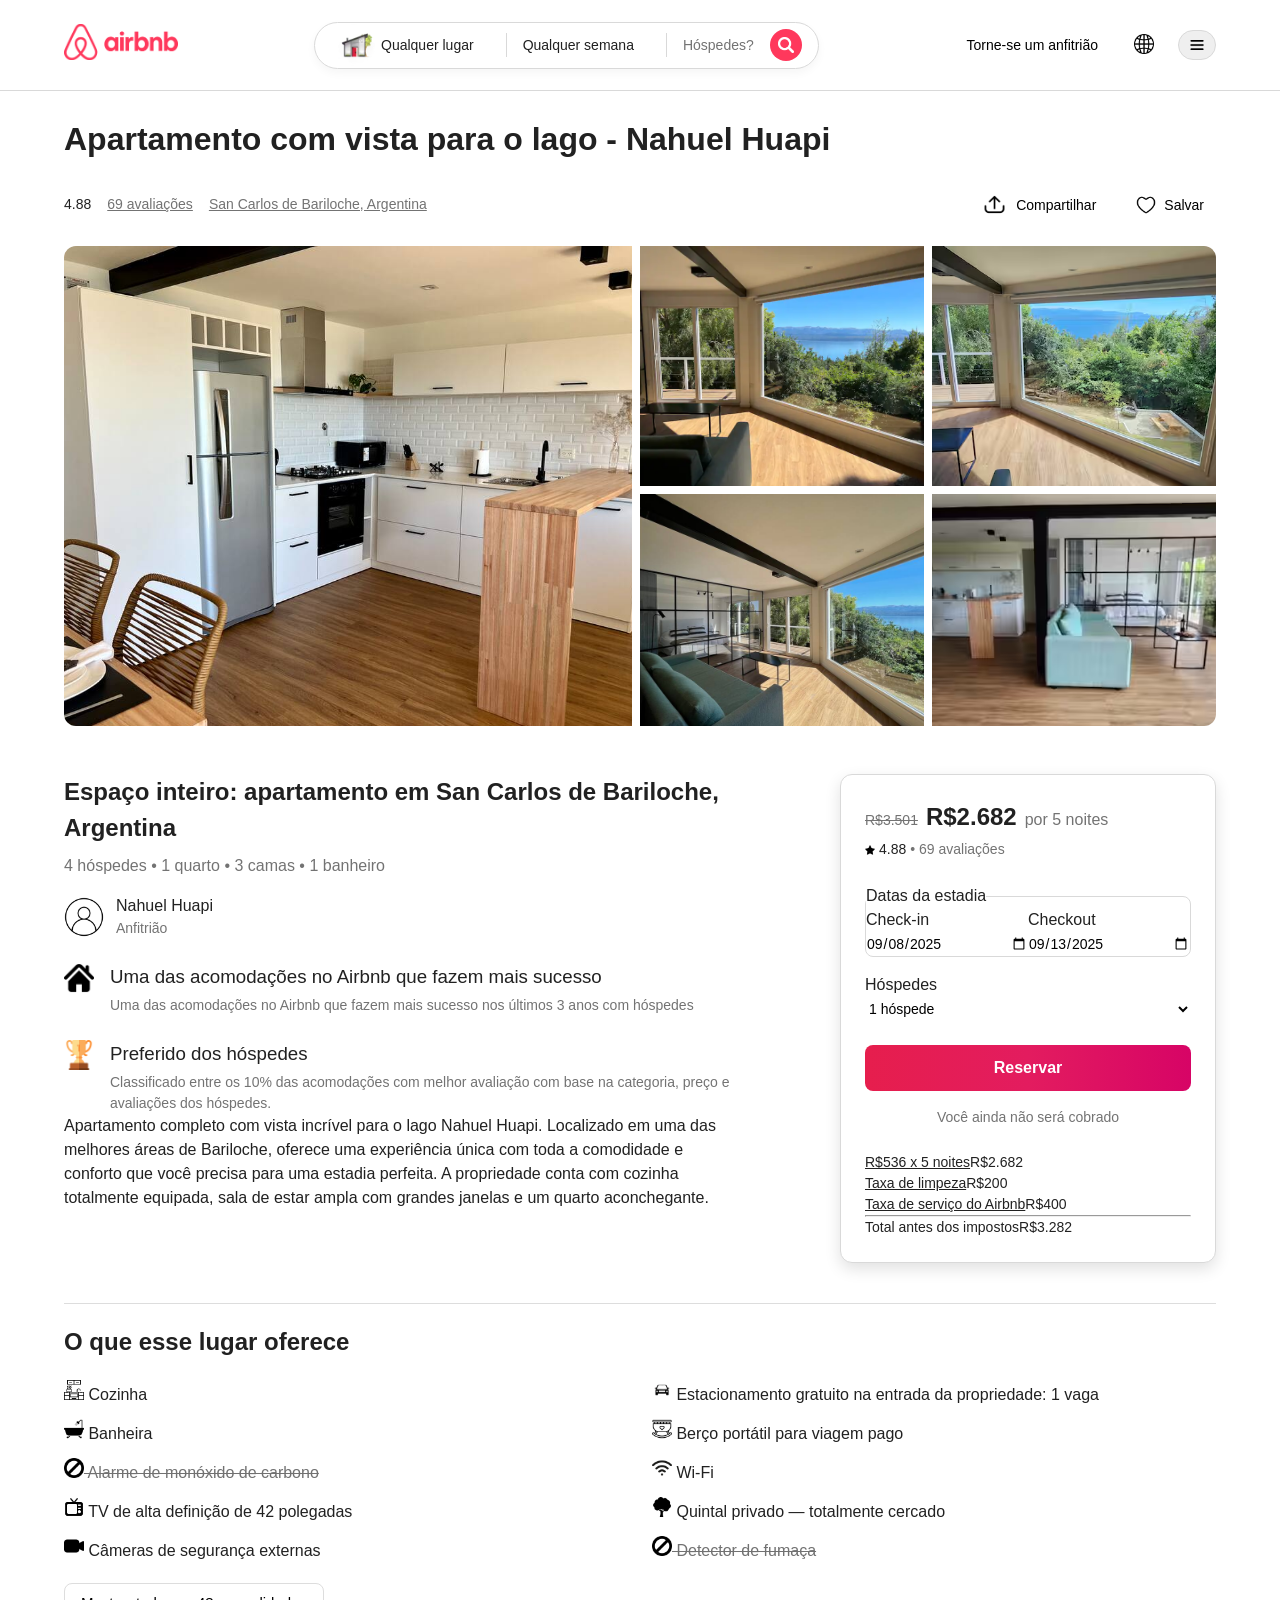
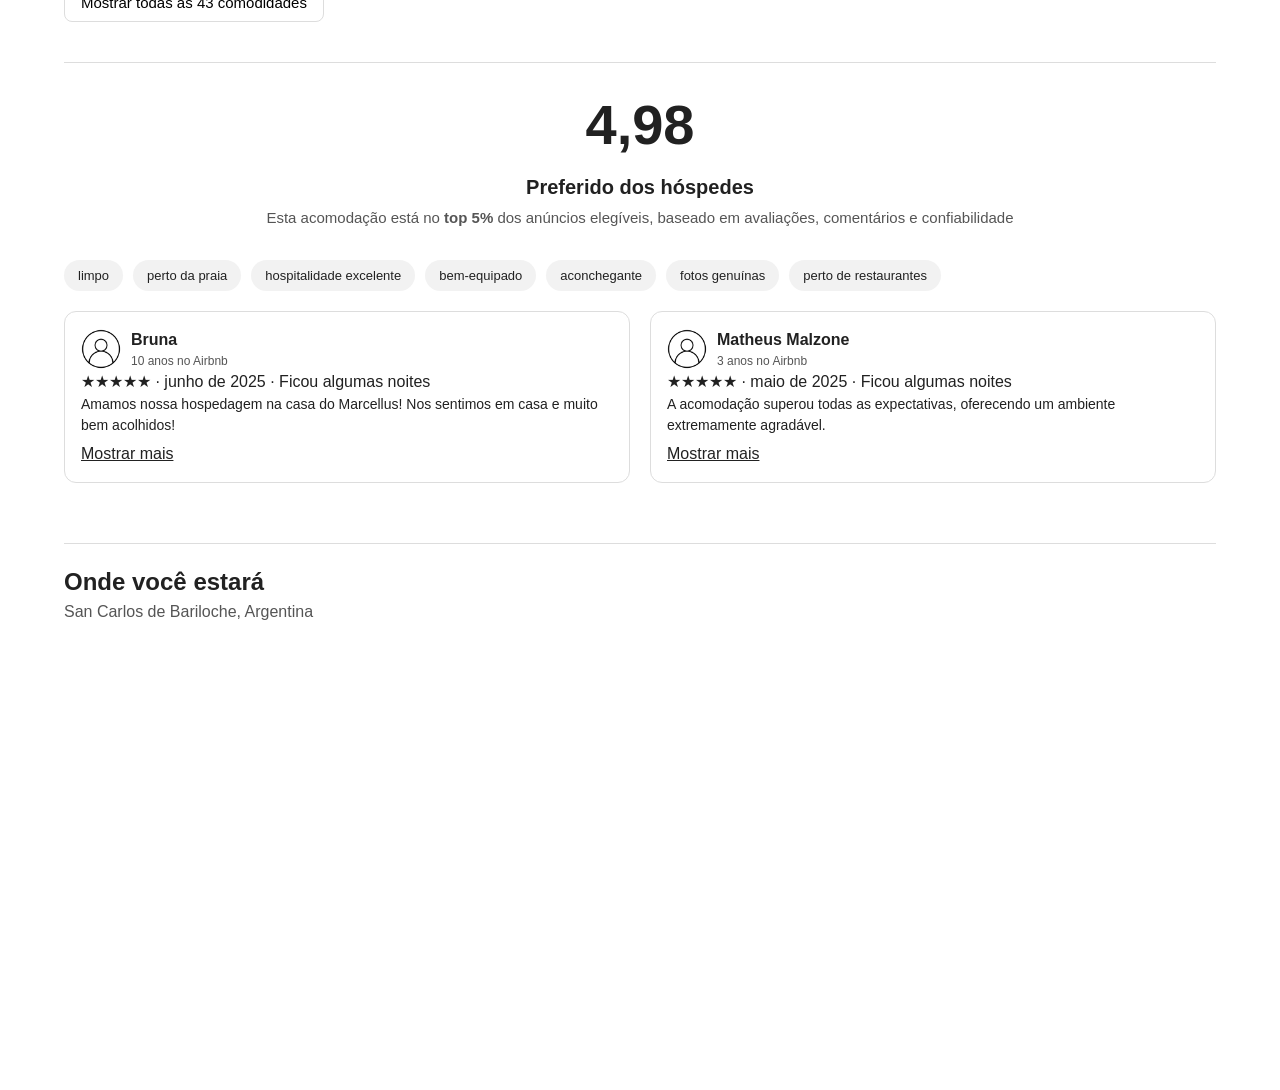
==== commit aa1c956e: "fix: Bugs, images, sizes and spaces." ====
--- a/index.html
+++ b/index.html
@@ -5,6 +5,7 @@
   <meta name="viewport" content="width=device-width, initial-scale=1.0">
   <title>Apartamento com vista para o lago - Nahuel Huapi</title>
   <meta name="description" content="Apartamento completo com vista incrível para o lago Nahuel Huapi em San Carlos de Bariloche, Argentina">
+  <link rel="icon" type="image/png" href="./img/logoTopo.png">
   <link rel="stylesheet" href="./css/style.css">
 </head>
 <body>
@@ -12,221 +13,190 @@
     <div class="container-airbnb">
       <div class="conteudo-cabecalho">
         <div class="logo">
-          <img src="./img/logo.png" alt="logo">
-        </div>
-        <div class="barra-pesquisa">
+          <img src="./img/logo.png" alt="Logo Airbnb">
+        </div>
+
+        <nav class="barra-pesquisa" aria-label="Pesquisar imóveis">
           <div class="conteudo-pesquisa">
-            <div> <img src="img/nav_casa.png" style="width: 50px;"  alt="casa"></div>
+            <img src="img/nav_casa.png" style="width: 50px;" alt="Ícone de casa">
             <span class="item-pesquisa">Qualquer lugar</span>
-            <div class="divisor-pesquisa"></div>
+            <span class="divisor-pesquisa"></span>
             <span class="item-pesquisa">Qualquer semana</span>
-            <div class="divisor-pesquisa"></div>
+            <span class="divisor-pesquisa"></span>
             <span class="item-pesquisa-suave">Hóspedes?</span>
-            <div class="botao-pesquisa">
-              <img src="img/lupa-removebg-preview.png" style="width: 30px;" alt="lupa">
-            </div>
-          </div>
-        </div>
+            <button class="botao-pesquisa" aria-label="Buscar">
+              <img src="img/search_logo.png" alt="Ícone de lupa para busca">
+            </button>
+          </div>
+        </nav>
+
         <div class="cabecalho-direita">
           <button class="botao-anfitriao">Torne-se um anfitrião</button>
-          <button class="botao-icone">
-            <img src="img/globo.png"  style="width: 20px;"  alt="globo">
-          </button>
-          <div class="menu-perfil">
-            <img src="img/menu.png" style="width: 20px;"  alt="menu">
-          </div>
+          <button class="botao-icone" aria-label="Selecionar idioma">
+            <img src="img/globo.png" style="width: 20px;" alt="Ícone de globo terrestre">
+          </button>
+          <button class="menu-perfil" aria-label="Menu do usuário">
+            <img src="img/menu.png" style="width: 20px;" alt="Ícone de menu">
+          </button>
         </div>
       </div>
     </div>
   </header>
 
   <main class="container-airbnb conteudo-principal">
-    <div class="cabecalho-imovel">
+    <header class="cabecalho-imovel">
       <h1 class="titulo-imovel">Apartamento com vista para o lago - Nahuel Huapi</h1>
       <div class="meta-imovel">
         <div class="informacoes-imovel">
-          <div class="avaliacao">
-            <span class="nota-avaliacao">4.88</span>
-          </div>
-          <span class="link-avaliacoes">69 avaliações</span>
-          <span class="link-localizacao">San Carlos de Bariloche, Argentina</span>
+          <output class="avaliacao" aria-label="Nota de avaliação">4.88</output>
+          <a href="#avaliacoes" class="link-avaliacoes">69 avaliações</a>
+          <p class="link-localizacao">San Carlos de Bariloche, Argentina</p>
         </div>
         <div class="acoes-imovel">
           <button class="botao-acao">
-            <img src="img/compartilhar.png" style="width: 27px;" alt="compartilhar">
+            <img src="img/compartilhar.png" style="width: 27px;" alt="Ícone compartilhar">
             Compartilhar
           </button>
           <button class="botao-acao">
-            <img src="img/coracao.png" style="width: 20px;"  alt="heart">
+            <img src="img/coracao.png" style="width: 20px;" alt="Ícone coração salvar">
             Salvar
           </button>
         </div>
       </div>
-    </div>
-
-    <div class="grade-fotos">
-      <div class="foto-principal">
-        <img src="./img/img1.png" alt="Modern kitchen with lake view">
-      </div>
-      <div class="item-foto foto2">
-        <img src="./img/img2.png" alt="Living room">
-      </div>
-      <div class="item-foto foto3">
-        <img src="./img/img3.png" alt="Balcony">
-      </div>
-      <div class="item-foto foto4">
-        <img src="./img/img4.png" alt="Kitchen">
-      </div>
-      <div class="item-foto foto5">
-        <img src="./img/img5.png" alt="Kitchen and Living room">
-      </div>
-    </div>
-
-    <div class="grade-conteudo">
-      <div class="lado-esquerdo">
-        <div class="secao detalhes-imovel">
+    </header>
+
+    <section class="grade-fotos" aria-label="Galeria de imagens do imóvel">
+      <figure class="foto-principal">
+        <img src="./img/img1.png" alt="Cozinha moderna com vista para o lago">
+      </figure>
+      <figure class="item-foto foto2">
+        <img src="./img/img2.png" alt="Sala de estar aconchegante">
+      </figure>
+      <figure class="item-foto foto3">
+        <img src="./img/img3.png" alt="Sacada com vista panorâmica para o lago">
+      </figure>
+      <figure class="item-foto foto4">
+        <img src="./img/img4.png" alt="Cozinha equipada com eletrodomésticos">
+      </figure>
+      <figure class="item-foto foto5">
+        <img src="./img/img5.png" alt="Cozinha integrada à sala de estar">
+      </figure>
+    </section>
+
+    <section class="grade-conteudo">
+      <article class="lado-esquerdo">
+        <section class="detalhes-imovel">
           <h2 class="titulo-secao">Espaço inteiro: apartamento em San Carlos de Bariloche, Argentina</h2>
           <p class="especificacoes-imovel">4 hóspedes • 1 quarto • 3 camas • 1 banheiro</p>
+        </section>
+
+        <section class="caracteristicas">
           <div class="informacoes-anfitriao">
-            <div class="avatar-anfitriao"></div>
+            <div class="usuario-avaliacao">
+              <img src="./img/user.png" alt="Avatar do anfitrião">
+            </div>
             <div class="detalhes-anfitriao">
               <p class="nome-anfitriao">Nahuel Huapi</p>
               <p class="rotulo-anfitriao">Anfitrião</p>
             </div>
           </div>
-        </div>
-
-        <div class="secao caracteristicas">
-          <div class="item-caracteristica">
-            <div class="icone-caracteristica">
-              <img src="./img/home.png"  style="width: 30px;" alt="home">
-            </div>
-            <div class="conteudo-caracteristica">
+          <article class="item-caracteristica">
+            <img src="./img/home.png" style="width: 30px;" alt="Ícone de casa">
+            <div>
               <h3 class="titulo-caracteristica">Uma das acomodações no Airbnb que fazem mais sucesso</h3>
               <p class="descricao-caracteristica">Uma das acomodações no Airbnb que fazem mais sucesso nos últimos 3 anos com hóspedes</p>
             </div>
-          </div>
-          <div class="item-caracteristica">
-            <div class="icone-caracteristica">
-              <img src="./img/taca.png" style="width: 30px;" alt="taça">
-            </div>
-            <div class="conteudo-caracteristica">
+          </article>
+          <article class="item-caracteristica">
+            <img src="./img/taca.png" style="width: 30px;" alt="Ícone de taça de prêmio">
+            <div>
               <h3 class="titulo-caracteristica">Preferido dos hóspedes</h3>
               <p class="descricao-caracteristica">Classificado entre os 10% das acomodações com melhor avaliação com base na categoria, preço e avaliações dos hóspedes.</p>
             </div>
-          </div>
-        </div>
-
-        <div class="secao descricao">
-          <p class="texto-descricao">
+          </article>
+        </section>
+
+        <section class="descricao">
+          <p>
             Apartamento completo com vista incrível para o lago Nahuel Huapi. Localizado em uma das melhores áreas de Bariloche, oferece uma experiência única com toda a comodidade e conforto que você precisa para uma estadia perfeita. A propriedade conta com cozinha totalmente equipada, sala de estar ampla com grandes janelas e um quarto aconchegante.
           </p>
-        </div>
-      </div>
-
-      <div class="cartao-reserva">
-        <div class="cabecalho-preco">
+        </section>
+      </article>
+
+      <aside class="cartao-reserva" aria-label="Reserva do imóvel">
+        <header class="cabecalho-preco">
           <div class="linha-preco">
-            <span class="preco-antigo">R$3.501</span>
-            <span class="preco-atual">R$2.682</span>
+            <s class="preco-antigo">R$3.501</s>
+            <strong class="preco-atual">R$2.682</strong>
             <span class="periodo-preco">por 5 noites</span>
           </div>
           <div class="linha-avaliacao">
-            <div class="estrela">
-              <img src="./img/star.png"  style="width: 10px;"  alt="star">
-            </div>
-            <span class="nota-avaliacao">4.88</span>
+            <img src="./img/star.png" style="width: 10px;" alt="Ícone estrela">
+            <output class="nota-avaliacao">4.88</output>
             <span class="avaliacoes-quantidade">• 69 avaliações</span>
           </div>
-        </div>
-
-        <div class="formulario-reserva">
-          <div class="inputs-data">
-            <div class="input-data">
-              <label class="rotulo-input">Check-in</label>
-              <input type="text" value="08/09/2025" class="campo-data">
-            </div>
-            <div class="input-data">
-              <label class="rotulo-input">Checkout</label>
-              <input type="text" value="13/09/2025" class="campo-data">
-            </div>
-          </div>
-          <div class="input-hospedes">
-            <label class="rotulo-input">Hóspedes</label>
+        </header>
+
+        <form class="formulario-reserva">
+          <fieldset class="inputs-data">
+            <legend>Datas da estadia</legend>
+            <label>Check-in
+              <input type="date" value="2025-09-08" class="campo-data">
+            </label>
+            <label>Checkout
+              <input type="date" value="2025-09-13" class="campo-data">
+            </label>
+          </fieldset>
+
+          <label>Hóspedes
             <select class="campo-hospedes">
               <option value="1">1 hóspede</option>
               <option value="2">2 hóspedes</option>
               <option value="3">3 hóspedes</option>
               <option value="4">4 hóspedes</option>
             </select>
-          </div>
-        </div>
+          </label>
+        </form>
 
         <button class="botao-reservar">Reservar</button>
         <p class="texto-sem-cobranca">Você ainda não será cobrado</p>
 
-        <div class="detalhes-preco">
-          <div class="linha-preco-item"><span class="rotulo-preco">R$536 x 5 noites</span><span class="valor-preco">R$2.682</span></div>
-          <div class="linha-preco-item"><span class="rotulo-preco">Taxa de limpeza</span><span class="valor-preco">R$200</span></div>
-          <div class="linha-preco-item"><span class="rotulo-preco">Taxa de serviço do Airbnb</span><span class="valor-preco">R$400</span></div>
-          <hr class="divisor-preco">
-          <div class="linha-preco-item total"><span class="rotulo-preco">Total antes dos impostos</span><span class="valor-preco">R$3.282</span></div>
-        </div>
-      </div>
-    </div>
-
-    <div>
-      <button class="mostrar-mais">  mostrar mais</button>
-    </div>
+        <section class="detalhes-preco">
+          <p><span class="rotulo-preco">R$536 x 5 noites</span><span class="valor-preco">R$2.682</span></p>
+          <p><span class="rotulo-preco">Taxa de limpeza</span><span class="valor-preco">R$200</span></p>
+          <p><span class="rotulo-preco">Taxa de serviço do Airbnb</span><span class="valor-preco">R$400</span></p>
+          <hr>
+          <p class="total"><span>Total antes dos impostos</span><span class="valor-preco">R$3.282</span></p>
+        </section>
+      </aside>
+    </section>
 
     <section class="comodidades">
-      <h2 class="titulo">O que esse lugar oferece</h2>
-
-      <div class="grade-comodidades">
-        <div class="item-comodidade">
-          <span class="icone">🍳</span> Cozinha
-        </div>
-        <div class="item-comodidade">
-          <span class="icone">🚗</span> Estacionamento gratuito na entrada da propriedade: 1 vaga
-        </div>
-        <div class="item-comodidade">
-          <span class="icone">🛁</span> Banheira
-        </div>
-        <div class="item-comodidade">
-          <span class="icone">🛏️</span> Berço portátil para viagem pago: disponível mediante solicitação
-        </div>
-        <div class="item-comodidade indisponivel">
-          <img src="./img/proibido.png" style="width: 20px;" alt="proibido"> Alarme de monóxido de carbono
-        </div>
-        <div class="item-comodidade">
-          <img src="./img/wifi.png"  style="width: 20px;" alt="wifi"> Wi-Fi
-        </div>
-        <div class="item-comodidade">
-          <img src="./img/tv.png" style="width: 20px;" alt="tv"> TV de alta definição de 42 polegadas
-        </div>
-        <div class="item-comodidade">
-          <img src="./img/arvore.png" style="width: 20px;" alt="arvore"> Quintal privado — totalmente cercado
-        </div>
-        <div class="item-comodidade">
-          <img src="./img/camera-de-video.png" style="width: 20px;" alt="camera"> Câmeras de segurança na parte externa da propriedade
-        </div>
-        <div class="item-comodidade indisponivel">
-          <img src="./img/proibido.png" style="width: 20px;" alt="proibido"> Detector de fumaça
-        </div>
-      </div>
-
+      <h2>O que esse lugar oferece</h2>
+      <ul class="grade-comodidades">
+        <li><img src="./img/cozinha.png" style="width: 20px;" alt="Ícone cozinha"> Cozinha</li>
+        <li><img src="./img/car.png" style="width: 20px;" alt="Ícone carro estacionamento"> Estacionamento gratuito na entrada da propriedade: 1 vaga</li>
+        <li><img src="./img/banheira.png" style="width: 20px;" alt="Ícone banheira"> Banheira</li>
+        <li><img src="./img/berco.png" style="width: 20px;" alt="Ícone berço"> Berço portátil para viagem pago</li>
+        <li class="indisponivel"><img src="./img/block.png" style="width: 20px;" alt="Ícone de item indisponível"> Alarme de monóxido de carbono</li>
+        <li><img src="./img/wifi.png" style="width: 20px;" alt="Ícone Wi-Fi"> Wi-Fi</li>
+        <li><img src="./img/tv.png" style="width: 20px;" alt="Ícone TV"> TV de alta definição de 42 polegadas</li>
+        <li><img src="./img/arvore.png" style="width: 20px;" alt="Ícone árvore quintal"> Quintal privado — totalmente cercado</li>
+        <li><img src="./img/camera-de-video.png" style="width: 20px;" alt="Ícone câmera de segurança"> Câmeras de segurança externas</li>
+        <li class="indisponivel"><img src="./img/block.png" style="width: 20px;" alt="Ícone de item indisponível"> Detector de fumaça</li>
+      </ul>
       <button class="botao-mostrar-tudo">Mostrar todas as 43 comodidades</button>
     </section>
 
-    <section class="secao-avaliacoes">
-      <div class="cabecalho-avaliacoes">
+    <section class="secao-avaliacoes" id="avaliacoes">
+      <header class="cabecalho-avaliacoes">
         <h2 class="nota-avaliacoes">4,98</h2>
         <p class="subtitulo-avaliacoes">Preferido dos hóspedes</p>
         <p class="descricao-avaliacoes">
           Esta acomodação está no <b>top 5%</b> dos anúncios elegíveis, baseado em avaliações,
           comentários e confiabilidade
         </p>
-      </div>
+      </header>
 
       <div class="tags-avaliacoes">
         <span>limpo</span>
@@ -239,45 +209,45 @@
       </div>
 
       <div class="grade-avaliacoes">
-        <div class="cartao-avaliacao">
-          <div class="usuario-avaliacao">
-            <img src="./img/user.png" alt="Bruna">
+        <article class="cartao-avaliacao">
+          <header class="usuario-avaliacao">
+            <img src="./img/user.png" alt="Foto de perfil de Bruna">
             <div>
               <p class="nome-usuario">Bruna</p>
               <p class="meta-usuario">10 anos no Airbnb</p>
             </div>
-          </div>
+          </header>
           <p class="data-avaliacao">★★★★★ · junho de 2025 · Ficou algumas noites</p>
-          <p class="texto-avaliacao">
+          <blockquote class="texto-avaliacao">
             Amamos nossa hospedagem na casa do Marcellus! Nos sentimos em casa e muito bem acolhidos!
-          </p>
-          <a href="#">Mostrar mais</a>
-        </div>
-
-        <div class="cartao-avaliacao">
-          <div class="usuario-avaliacao">
-            <img src="./img/user.png" alt="Matheus Malzone">
+          </blockquote>
+          <a class="mostrar-mais" href="#">Mostrar mais</a>
+        </article>
+
+        <article class="cartao-avaliacao">
+          <header class="usuario-avaliacao">
+            <img src="./img/user.png" alt="Foto de perfil de Matheus Malzone">
             <div>
               <p class="nome-usuario">Matheus Malzone</p>
               <p class="meta-usuario">3 anos no Airbnb</p>
             </div>
-          </div>
+          </header>
           <p class="data-avaliacao">★★★★★ · maio de 2025 · Ficou algumas noites</p>
-          <p class="texto-avaliacao">
+          <blockquote class="texto-avaliacao">
             A acomodação superou todas as expectativas, oferecendo um ambiente extremamente agradável.
-          </p>
-          <a href="#">Mostrar mais</a>
-        </div>
-      </div>
-    </section>
+          </blockquote>
+          <a class="mostrar-mais" href="#">Mostrar mais</a>
+        </article>
+      </div>
+    </section>
+
     <section class="localizacao">
-  <h2 class="titulo-secao">Onde você estará</h2>
-  <p>San Carlos de Bariloche, Argentina</p>
-
-  <div class="mapa">
-    <iframe src="https://www.google.com/maps/embed?pb=!1m18!1m12!1m3!1d192948.50272679026!2d-71.65351771319361!3d-40.91968464747625!2m3!1f0!2f0!3f0!3m2!1i1024!2i768!4f13.1!3m3!1m2!1s0x961a79801a3bf193%3A0x68e6af8aed3dbc6c!2sLago%20Nahuel%20Huapi!5e0!3m2!1spt-BR!2sbr!4v1757284327542!5m2!1spt-BR!2sbr" width="600" height="450" style="border:0;" allowfullscreen="" loading="lazy" referrerpolicy="no-referrer-when-downgrade"></iframe>
-  </div>
-</section>
+      <h2>Onde você estará</h2>
+      <p>San Carlos de Bariloche, Argentina</p>
+      <div class="mapa">
+        <iframe src="https://www.google.com/maps/embed?pb=!1m18!1m12!1m3!1d192948.50272679026!2d-71.65351771319361!3d-40.91968464747625!2m3!1f0!2f0!3f0!3m2!1i1024!2i768!4f13.1!3m3!1m2!1s0x961a79801a3bf193%3A0x68e6af8aed3dbc6c!2sLago%20Nahuel%20Huapi!5e0!3m2!1spt-BR!2sbr!4v1757284327542!5m2!1spt-BR!2sbr" width="100%" height="450" style="border:0;" allowfullscreen="" loading="lazy" referrerpolicy="no-referrer-when-downgrade" title="Mapa mostrando a localização do Lago Nahuel Huapi"></iframe>
+      </div>
+    </section>
   </main>
 </body>
 </html>
--- a/css/style.css
+++ b/css/style.css
@@ -1,4 +1,3 @@
-/* Reset bÃ¡sico */
 * {
     margin: 0;
     padding: 0;
@@ -16,16 +15,15 @@
     line-height: 1.5;
 }
 
-/* Container */
+
 .container-airbnb {
-    max-width: 1200px;
+    max-width: 75rem;     
     margin: 0 auto;
-    padding: 0 24px;
-}
-
-/* Header */
+    padding: 0 1.5rem;  
+}
+
 .cabecalho {
-    border-bottom: 1px solid #d9d9d9;
+    border-bottom: 0.0625rem solid #d9d9d9;
     background-color: #ffffff;
     position: sticky;
     top: 0;
@@ -36,7 +34,7 @@
     display: flex;
     align-items: center;
     justify-content: space-between;
-    height: 80px;
+    height: 10vh;  
 }
 
 .logo img {
@@ -45,62 +43,73 @@
 
 .barra-pesquisa {
     display: flex;
-    border: 1px solid #d9d9d9;
+    border: 0.06rem solid #d9d9d9;
     border-radius: 9999px;
-    padding: 0 24px;
-    box-shadow: 0 4px 10px rgba(0,0,0,0.04);
+    padding: 0 1rem;
+    box-shadow: 0 0.25rem 0.625rem rgba(0,0,0,0.04); 
     cursor: pointer;
     transition: box-shadow 0.2s ease;
 }
 
 .barra-pesquisa:hover {
-    box-shadow: 0 2px 4px rgba(0,0,0,0.12);
+    box-shadow: 0 0.125rem 0.25rem rgba(0,0,0,0.12); 
 }
 
 .conteudo-pesquisa {
     display: flex;
     align-items: center;
-    padding: 0px 0;
+    padding: 0;
 }
 
 .item-pesquisa {
-    font-size: 14px;
+    font-size: 0.875rem;    
     font-weight: 500;
-    margin-right: 16px;
+    margin-right: 1rem;    
 }
 
 .item-pesquisa-suave {
-    font-size: 14px;
-    color: #737373;
-    margin-right: 16px;
+    font-size: 0.875rem;   
+    color: #737373;
+    margin-right: 1rem;     
 }
 
 .divisor-pesquisa {
-    width: 1px;
-    height: 24px;
+    width: 0.0625rem;      
+    height: 1.5rem;        
     background-color: #d9d9d9;
-    margin: 0 16px;
-}
-
+    margin: 0 1rem;    
+}
+
+.botao-pesquisa {
+  width: 2rem;
+  height: 2rem;
+  display: flex;
+  align-items: center;
+  justify-content: center;
+  background-color: #ff385c;
+  border: none;
+  border-radius: 50%; 
+  cursor: pointer;
+}
 .botao-pesquisa img {
-    width: 16px;
-    height: 16px;
+    width: 1rem;           
+    height: 1rem;         
 }
 
 .cabecalho-direita {
     display: flex;
     align-items: center;
-    gap: 16px;
+    gap: 1rem;           
 }
 
 .botao-anfitriao {
     display: block;
-    font-size: 14px;
+    font-size: 0.875rem; 
     font-weight: 500;
     background: none;
     border: none;
-    padding: 12px;
-    border-radius: 9999px;
+    padding: 0.75rem;
+    border-radius: 1rem;
     cursor: pointer;
     transition: background-color 0.2s ease;
 }
@@ -112,7 +121,7 @@
 .botao-icone {
     background: none;
     border: none;
-    padding: 8px;
+    padding: 0.5rem;
     border-radius: 50%;
     cursor: pointer;
     transition: background-color 0.2s ease;
@@ -125,40 +134,32 @@
 .menu-perfil {
     display: flex;
     align-items: center;
-    border: 1px solid #d9d9d9;
+    border: 0.0625rem solid #d9d9d9;
     border-radius: 9999px;
-    padding: 4px 8px;
+    padding: 0.25rem 0.5rem;
     cursor: pointer;
     transition: box-shadow 0.2s ease;
 }
 
 .menu-perfil:hover {
-    box-shadow: 0 2px 4px rgba(0,0,0,0.12);
-}
-
-.avatar-perfil {
-    width: 32px;
-    height: 32px;
-    background-color: #f5f5f5;
-    border-radius: 50%;
-    margin-left: 8px;
-}
-
-/* Main Content */
+    box-shadow: 0 0.125rem 0.25rem rgba(0,0,0,0.12);
+}
+
+
+
 .conteudo-principal {
-    padding-top: 24px;
-}
-
-/* Property Header */
+    padding-top: 1.5rem;
+}
+
 .cabecalho-imovel {
-    margin-bottom: 16px;
+    margin-bottom: 1rem;
 }
 
 .titulo-imovel {
-    font-size: 32px;
+    font-size: 2rem;
     font-weight: 600;
     color: #212121;
-    margin-bottom: 16px;
+    margin-bottom: 1rem;
 }
 
 .meta-imovel {
@@ -166,20 +167,20 @@
     align-items: center;
     justify-content: space-between;
     flex-wrap: wrap;
-    gap: 16px;
+    gap: 1rem;
 }
 
 .informacoes-imovel {
     display: flex;
     align-items: center;
-    gap: 16px;
-    font-size: 14px;
+    gap: 1rem;
+    font-size: 0.875rem;
 }
 
 .avaliacao {
     display: flex;
     align-items: center;
-    gap: 4px;
+    gap: 0.25rem;
 }
 
 .nota-avaliacao {
@@ -196,19 +197,19 @@
 .acoes-imovel {
     display: flex;
     align-items: center;
-    gap: 16px;
+    gap: 1rem;
 }
 
 .botao-acao {
     display: flex;
     align-items: center;
-    gap: 8px;
-    font-size: 14px;
+    gap: 0.5rem;
+    font-size: 0.875rem;
     font-weight: 500;
     background: none;
     border: none;
-    padding: 12px;
-    border-radius: 8px;
+    padding: 0.75rem;
+    border-radius: 0.5rem;
     cursor: pointer;
     transition: background-color 0.2s ease;
 }
@@ -217,16 +218,15 @@
     background-color: #f5f5f5;
 }
 
-/* Photo Gallery */
 .grade-fotos {
     display: grid;
     grid-template-columns: 2fr 1fr 1fr;
-    grid-template-rows: repeat(2, 240px);
-    gap: 8px;
-    border-radius: 12px;
+    grid-template-rows: repeat(2, 15rem);
+    gap: 0.5rem;
+    border-radius: 0.75rem;
     overflow: hidden;
-    height: 480px;
-    margin-bottom: 48px;
+    height: 30rem;
+    margin-bottom: 3rem;
 }
 
 .foto-principal {
@@ -239,7 +239,7 @@
 .galeria-fotos {
     display: grid;
     grid-template-rows: repeat(2, 1fr);
-    gap: 8px;
+    gap: 0.5rem;
 }
 
 .item-foto {
@@ -281,20 +281,17 @@
     grid-row: 2 / 3;
 }
 
-
-/* Content Grid */
 .grade-conteudo {
     display: grid;
-    gap: 96px;
-    grid-template-columns: 1fr 376px;
+    gap: 6rem;
+    grid-template-columns: 1fr 23.5rem;
     align-items: start;
 }
 
-
 .secao {
-    padding-bottom: 32px;
-    border-bottom: 1px solid #d9d9d9;
-    margin-bottom: 32px;
+    padding-bottom: 2rem;
+    border-bottom: 0.0625rem solid #d9d9d9;
+    margin-bottom: 2rem;
 }
 
 .secao:last-child {
@@ -303,25 +300,25 @@
 }
 
 .titulo-secao {
-    font-size: 24px;
-    font-weight: 600;
-    margin-bottom: 8px;
+    font-size: 1.5rem;
+    font-weight: 600;
+    margin-bottom: 0.5rem;
 }
 
 .especificacoes-imovel {
     color: #737373;
-    margin-bottom: 16px;
+    margin-bottom: 1rem;
 }
 
 .informacoes-anfitriao {
     display: flex;
     align-items: center;
-    gap: 12px;
+    gap: 0.75rem;
 }
 
 .avatar-anfitriao {
-    width: 48px;
-    height: 48px;
+    width: 1rem;
+    height: 1rem;
     background-color: #f5f5f5;
     border-radius: 50%;
 }
@@ -331,28 +328,28 @@
 }
 
 .rotulo-anfitriao {
-    font-size: 14px;
-    color: #737373;
-}
-
-/* Features */
+    font-size: 0.875rem;
+    color: #737373;
+}
+
 .caracteristicas {
     display: flex;
     flex-direction: column;
-    gap: 24px;
+    gap: 1.5rem;
 }
 
 .item-caracteristica {
     display: flex;
     align-items: flex-start;
-    gap: 16px;
+    gap: 1rem;
 }
 
 .icone-caracteristica {
-    width: 24px;
-    height: 24px;
-    margin-top: 4px;
+    width: 1.75rem;
+    height: 1.75rem;
+    margin-top: 0.125rem;
     flex-shrink: 0;
+    color: #555;
 }
 
 .icone-caracteristica svg {
@@ -363,50 +360,48 @@
 
 .titulo-caracteristica {
     font-weight: 500;
-    margin-bottom: 4px;
+    margin-bottom: 0.25rem;
 }
 
 .descricao-caracteristica {
-    font-size: 14px;
-    color: #737373;
-}
-
-/* Description */
+    font-size: 0.875rem;
+    color: #737373;
+}
+
 .texto-descricao {
     color: #737373;
     line-height: 1.6;
 }
 
-/* Booking Card */
 .cartao-reserva {
-    background: #ffffff;
-    border: 1px solid #d9d9d9;
-    border-radius: 12px;
-    padding: 24px;
+    background: #fff;
+    border: 0.0625rem solid #d9d9d9;
+    border-radius: 0.75rem;
+    padding: 1.5rem;
     position: sticky;
-    top: 100px;
-    box-shadow: 0 6px 16px rgba(0,0,0,0.12);
+    top: 10vh;
+    box-shadow: 0 0.375rem 1rem rgba(0, 0, 0, 0.12);
 }
 
 .cabecalho-preco {
-    margin-bottom: 24px;
+    margin-bottom: 1.5rem;
 }
 
 .linha-preco {
     display: flex;
     align-items: baseline;
-    gap: 8px;
-    margin-bottom: 4px;
+    gap: 0.5rem;
+    margin-bottom: 0.25rem;
 }
 
 .preco-antigo {
-    font-size: 14px;
+    font-size: 0.875rem;
     color: #737373;
     text-decoration: line-through;
 }
 
 .preco-atual {
-    font-size: 24px;
+    font-size: 1.5rem;
     font-weight: 600;
 }
 
@@ -417,49 +412,48 @@
 .linha-avaliacao {
     display: flex;
     align-items: center;
-    gap: 4px;
-    font-size: 14px;
+    gap: 0.25rem;
+    font-size: 0.875rem;
 }
 
 .avaliacoes-quantidade {
     color: #737373;
 }
 
-/* Booking Form */
 .formulario-reserva {
-    margin-bottom: 24px;
+    margin-bottom: 1.5rem;
 }
 
 .inputs-data {
     display: grid;
     grid-template-columns: 1fr 1fr;
-    border: 1px solid #d9d9d9;
-    border-radius: 8px;
+    border: 0.0625rem solid #d9d9d9;
+    border-radius: 0.5rem;
     overflow: hidden;
-    margin-bottom: 16px;
+    margin-bottom: 1rem;
+}
+
+.input-data {
+    padding: 0.75rem;
 }
 
 .input-data:first-child {
-    border-right: 1px solid #d9d9d9;
-}
-
-.input-data {
-    padding: 12px;
+    border-right: 0.0625rem solid #d9d9d9;
 }
 
 .rotulo-input {
     display: block;
-    font-size: 10px;
+    font-size: 0.625rem;
     font-weight: 600;
     text-transform: uppercase;
     letter-spacing: 0.05em;
     color: #212121;
-    margin-bottom: 4px;
+    margin-bottom: 0.25rem;
 }
 
 .campo-data {
     width: 100%;
-    font-size: 14px;
+    font-size: 0.875rem;
     background: transparent;
     border: none;
     outline: none;
@@ -467,14 +461,14 @@
 }
 
 .input-hospedes {
-    border: 1px solid #d9d9d9;
-    border-radius: 8px;
-    padding: 12px;
+    border: 0.0625rem solid #d9d9d9;
+    border-radius: 0.5rem;
+    padding: 0.75rem;
 }
 
 .campo-hospedes {
     width: 100%;
-    font-size: 14px;
+    font-size: 0.875rem;
     background: transparent;
     border: none;
     outline: none;
@@ -482,44 +476,42 @@
     cursor: pointer;
 }
 
-/* Reserve Button */
 .botao-reservar {
     background: linear-gradient(to right, #e61e4d 0%, #e31c5f 50%, #d70466 100%);
     color: white;
     border: none;
-    border-radius: 8px;
-    padding: 14px 24px;
-    font-weight: 600;
-    font-size: 16px;
+    border-radius: 0.5rem;
+    padding: 0.875rem 1.5rem;
+    font-weight: 600;
+    font-size: 1rem;
     cursor: pointer;
     transition: all 0.2s ease;
     width: 100%;
-    margin-bottom: 16px;
+    margin-bottom: 1rem;
     font-family: inherit;
 }
 
 .botao-reservar:hover {
     background: linear-gradient(to right, #d50027 0%, #d50027 50%, #d50027 100%);
-    transform: translateY(-1px);
-    box-shadow: 0 2px 4px rgba(0,0,0,0.18);
+    transform: translateY(-0.0625rem);
+    box-shadow: 0 0.125rem 0.25rem rgba(0,0,0,0.18);
 }
 
 .texto-sem-cobranca {
-    font-size: 14px;
+    font-size: 0.875rem;
     text-align: center;
     color: #737373;
-    margin-bottom: 24px;
-}
-
-/* Price Breakdown */
+    margin-bottom: 1.5rem;
+}
+
 .detalhes-preco {
-    font-size: 14px;
+    font-size: 0.875rem;
 }
 
 .linha-preco-item {
     display: flex;
     justify-content: space-between;
-    margin-bottom: 12px;
+    margin-bottom: 0.75rem;
 }
 
 .rotulo-preco {
@@ -528,8 +520,8 @@
 
 .divisor-preco {
     border: none;
-    border-top: 1px solid #d9d9d9;
-    margin: 16px 0;
+    border-top: 0.0625rem solid #d9d9d9;
+    margin: 1rem 0;
 }
 
 .linha-preco-item.total {
@@ -541,123 +533,121 @@
     text-decoration: none;
 }
 
-/* Amenities */
 .comodidades {
-    margin-top: 40px;
-    padding-top: 20px;
-    border-top: 1px solid #ddd;
+    margin-top: 2.5rem;
+    padding-top: 1.25rem;
+    border-top: 0.0625rem solid #ddd;
 }
 
 .mostrar-mais {
-    border: 1px solid #ddd;
-    padding: 10px 16px;
-    border-radius: 8px;
-    background: #fff;
-    font-size: 15px;
+    color: #222;
 }
 
 .grade-comodidades {
     display: grid;
     grid-template-columns: 1fr 1fr;
-    column-gap: 24px;
-    row-gap: 12px;
-    margin: 20px 0;
+    column-gap: 1.5rem;
+    row-gap: 0.75rem;
+    margin: 1.25rem 0;
     max-width: 100%;
+    list-style: none;
 }
 
 .item-comodidade {
     display: flex;
-    align-items: center;
-    font-size: 15px;
+    align-items: center; 
+    font-size: 1rem;
     color: #222;
-}
-
-.item-comodidade .icone {
-    margin-right: 10px;
-    font-size: 18px;
-}
-
-.item-comodidade.indisponivel {
+    gap: 0.75rem;     
+    margin-bottom: 0.625rem;
+}
+
+.item-comodidade img {
+    width: 1.75rem;  
+    height: 1.75rem;
+    object-fit: contain;
+}
+
+.indisponivel {
     color: #717171;
     text-decoration: line-through;
 }
 
 .botao-mostrar-tudo {
-    border: 1px solid #ddd;
-    padding: 10px 16px;
-    border-radius: 8px;
+    border: 0.0625rem solid #ddd;
+    padding: 0.625rem 1rem;
+    border-radius: 0.5rem;
     background: #fff;
-    font-size: 15px;
+    font-size: 0.9375rem;
     cursor: pointer;
     transition: background 0.2s;
 }
 
-/* Reviews Section */
 .secao-avaliacoes {
-    margin: 40px 0;
-    padding: 20px 0;
-    border-top: 1px solid #ddd;
+    margin: 2.5rem 0;
+    padding: 1.25rem 0;
+    border-top: 0.0625rem solid #ddd;
 }
 
 .cabecalho-avaliacoes {
     text-align: center;
-    margin-bottom: 30px;
+    margin-bottom: 1.875rem;
 }
 
 .nota-avaliacoes {
-    font-size: 56px;
+    font-size: 3.5rem;
     font-weight: bold;
     margin: 0;
 }
 
 .subtitulo-avaliacoes {
-    font-size: 20px;
-    font-weight: 600;
-    margin: 5px 0;
+    font-size: 1.25rem;
+    font-weight: 600;
+    margin: 0.3125rem 0;
 }
 
 .descricao-avaliacoes {
     color: #555;
-    font-size: 15px;
+    font-size: 0.9375rem;
 }
 
 .tags-avaliacoes {
     display: flex;
     flex-wrap: wrap;
-    gap: 10px;
-    margin: 20px 0;
+    gap: 0.625rem;
+    margin: 1.25rem 0;
 }
 
 .tags-avaliacoes span {
     background: #f2f2f2;
-    border-radius: 20px;
-    padding: 6px 14px;
-    font-size: 13px;
+    border-radius: 1.25rem;
+    padding: 0.375rem 0.875rem;
+    font-size: 0.8125rem;
 }
 
 .grade-avaliacoes {
     display: grid;
     grid-template-columns: repeat(2, 1fr);
-    gap: 20px;
-    margin-top: 20px;
+    gap: 1.25rem;
+    margin-top: 1.25rem;
 }
 
 .cartao-avaliacao {
-    border: 1px solid #ddd;
-    border-radius: 12px;
-    padding: 16px;
+    border: 0.0625rem solid #ddd;
+    border-radius: 0.75rem;
+    padding: 1rem;
     background: #fff;
 }
 
 .usuario-avaliacao {
     display: flex;
     align-items: center;
-    gap: 10px;
+    gap: 0.625rem;
 }
 
 .usuario-avaliacao img {
-    width: 40px;
-    height: 40px;
+    width: 2.5rem;
+    height: 2.5rem;
     border-radius: 50%;
 }
 
@@ -667,40 +657,41 @@
 }
 
 .meta-usuario {
-    font-size: 12px;
+    font-size: 0.75rem;
     color: #555;
 }
 
 .review-date {
-    font-size: 13px;
+    font-size: 0.8125rem;
     color: #717171;
-    margin: 8px 0;
+    margin: 0.5rem 0;
 }
 
 .texto-avaliacao {
-    font-size: 14px;
-    margin-bottom: 6px;
-}
+    font-size: 0.875rem;
+    margin-bottom: 0.375rem;
+}
+
 .localizacao {
-  margin-top: 40px;
-  padding-top: 20px;
-  border-top: 1px solid #ddd;
+  margin-top: 2.5rem;
+  padding-top: 1.25rem;
+  border-top: 0.0625rem solid #ddd;
 }
 
 .localizacao .titulo-secao {
-  font-size: 24px;
+  font-size: 1.5rem;
   font-weight: 600;
-  margin-bottom: 8px;
+  margin-bottom: 0.5rem;
 }
 
 .localizacao p {
   color: #555;
-  margin-bottom: 16px;
+  margin-bottom: 1rem;
 }
 
 .localizacao .mapa {
   width: 100%;
-  height: 450px;
-  border-radius: 12px;
+  height: 28.125rem;
+  border-radius: 0.75rem;
   overflow: hidden;
 }
